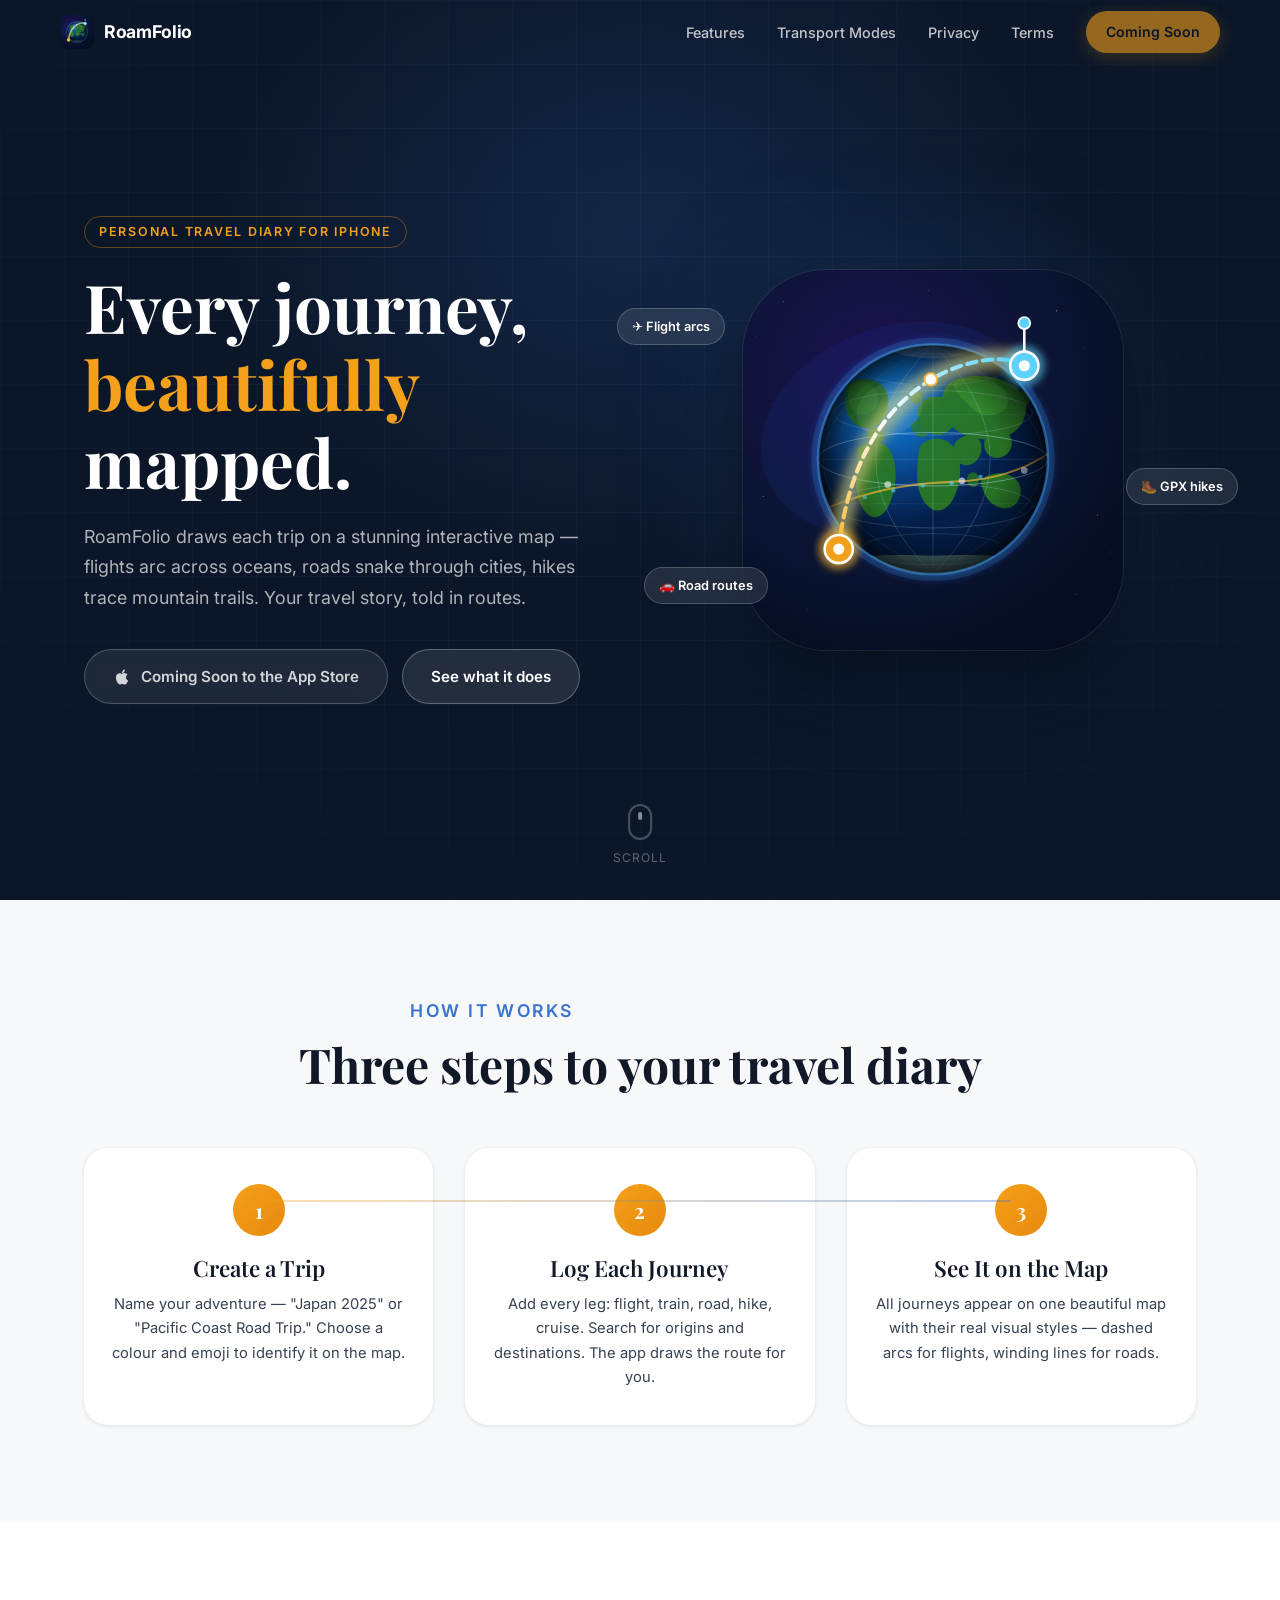
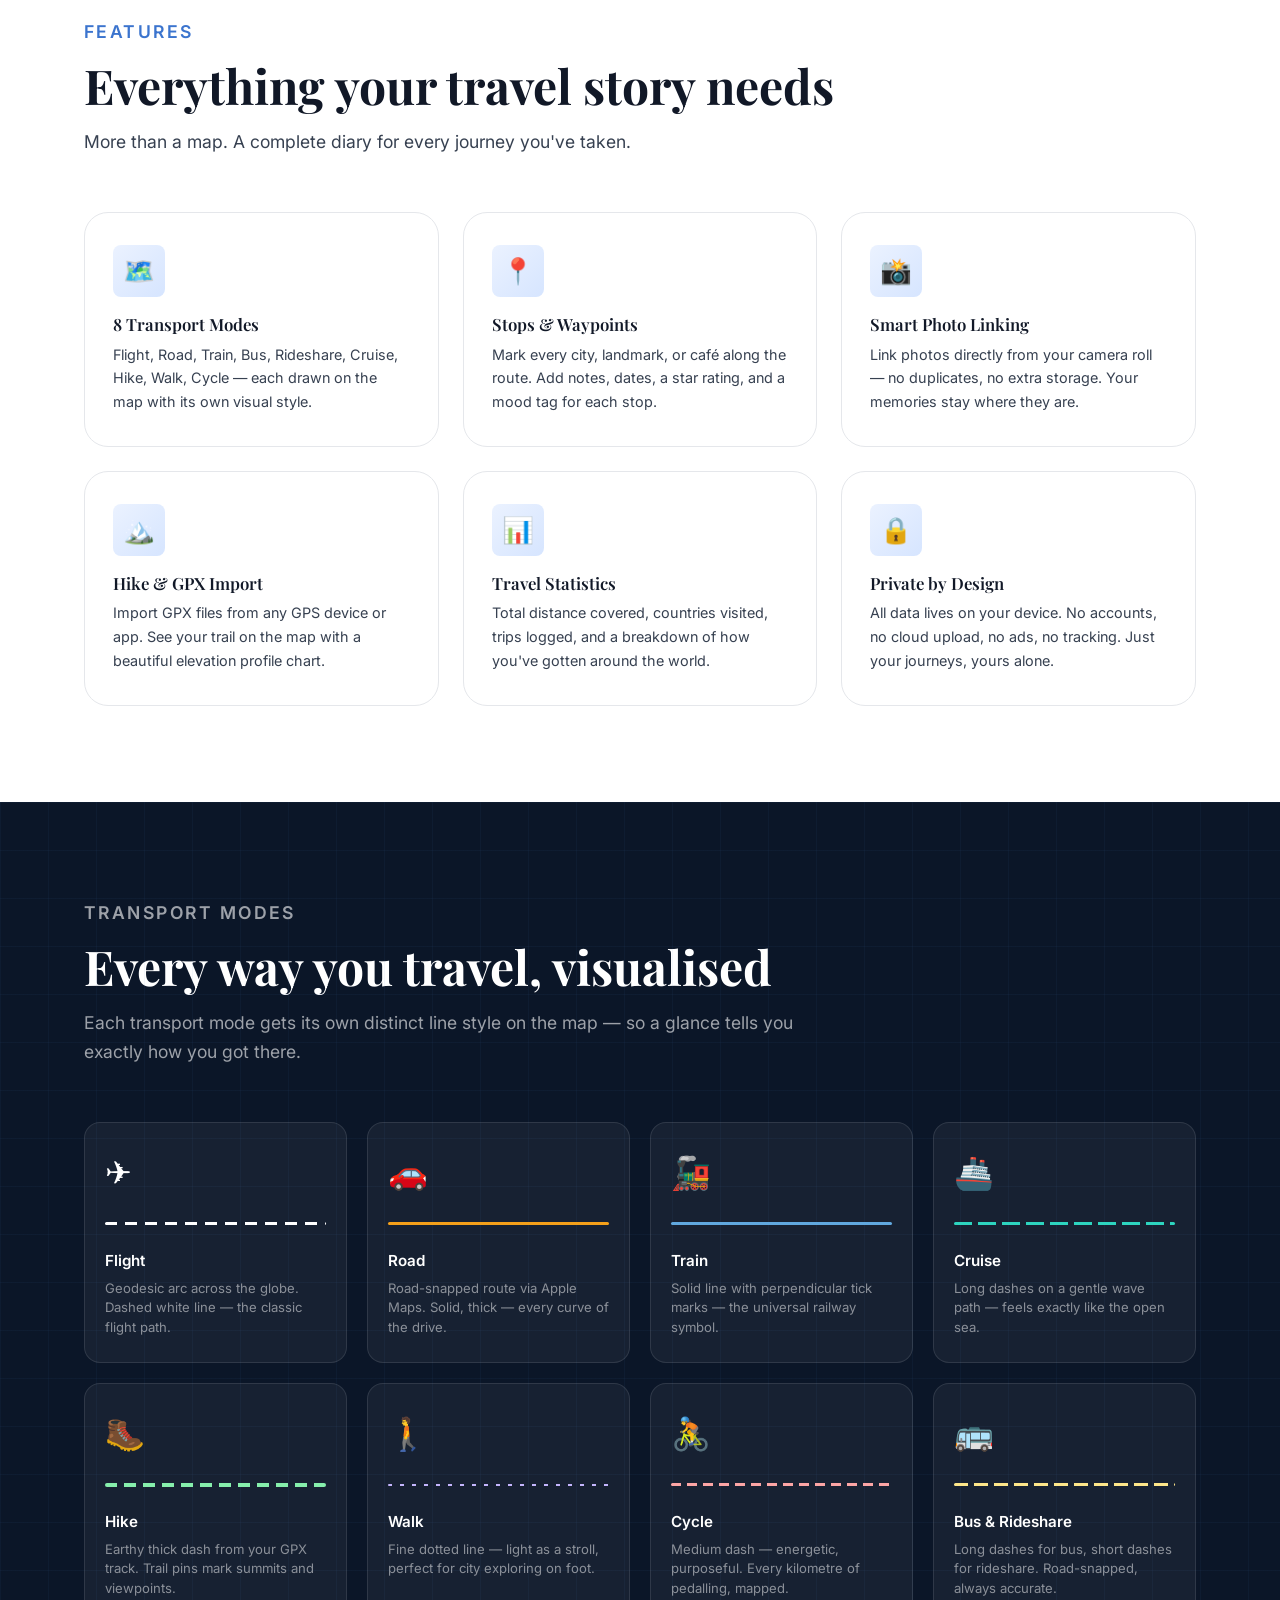
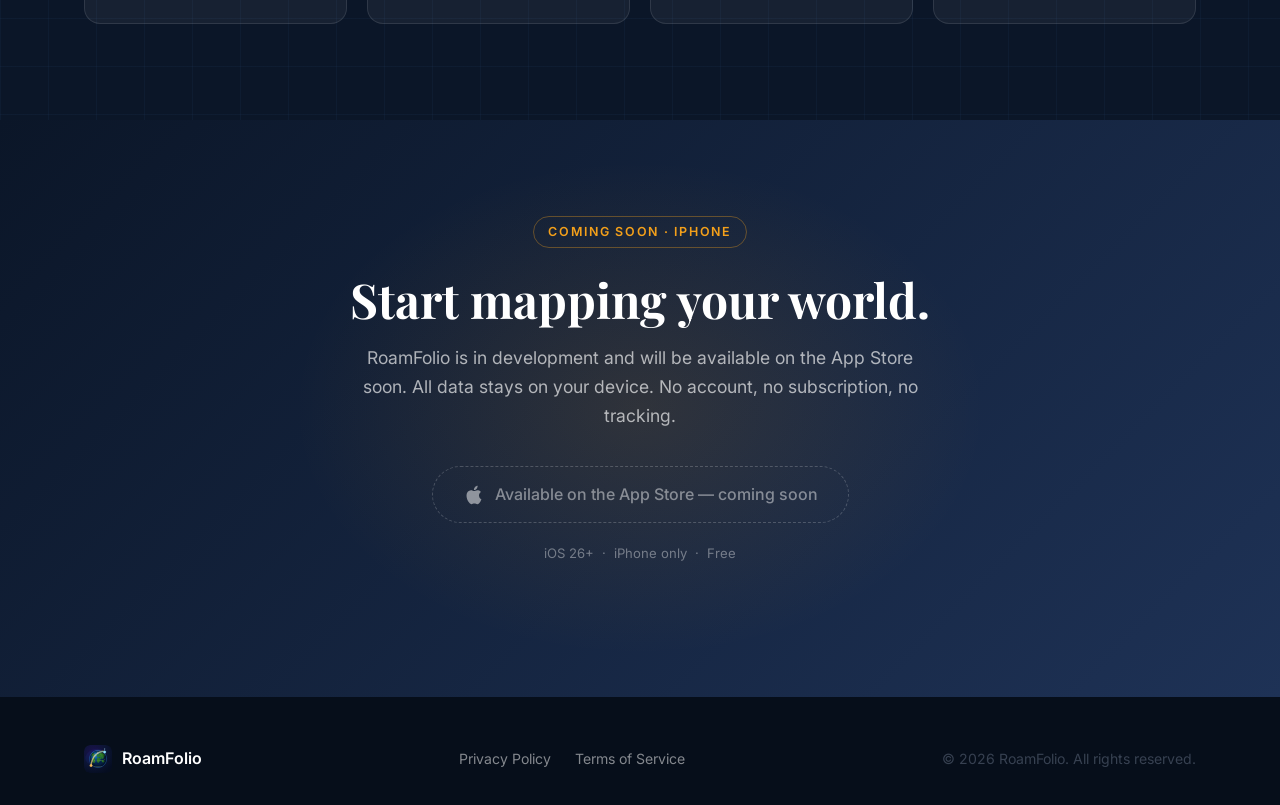
==== index.html @ da84d414 "Initial website" ====
<!DOCTYPE html>
<html lang="en">
<head>
  <meta charset="UTF-8"/>
  <meta name="viewport" content="width=device-width, initial-scale=1.0"/>
  <title>RoamFolio — Travel Diary &amp; Map</title>
  <meta name="description" content="RoamFolio draws every trip you've ever taken — flights, road trips, hikes, cruises — on a stunning interactive map. Your travel story, told in routes."/>
  <meta name="theme-color" content="#0B1628"/>

  <!-- Open Graph -->
  <meta property="og:title"       content="RoamFolio — Travel Diary &amp; Map"/>
  <meta property="og:description" content="Every journey, beautifully mapped. Your personal travel diary for iPhone."/>
  <meta property="og:image"       content="assets/logo-icon.svg"/>
  <meta property="og:type"        content="website"/>
  <meta property="og:url"         content="https://roamfolio.life"/>

  <!-- Fonts -->
  <link rel="preconnect" href="https://fonts.googleapis.com"/>
  <link rel="preconnect" href="https://fonts.gstatic.com" crossorigin/>
  <link href="https://fonts.googleapis.com/css2?family=Inter:wght@400;500;600;700&family=Playfair+Display:wght@700;800&display=swap" rel="stylesheet"/>

  <link rel="icon" type="image/svg+xml" href="assets/logo-icon.svg"/>
  <link rel="stylesheet" href="css/styles.css"/>
</head>
<body>

<!-- ════════════════════════════════════════
     NAV
════════════════════════════════════════ -->
<nav class="site-nav" role="navigation" aria-label="Main">
  <div class="nav-inner">
    <a href="index.html" class="nav-logo" aria-label="RoamFolio home">
      <img src="assets/logo-icon.svg" alt="RoamFolio icon" width="34" height="34"/>
      RoamFolio
    </a>

    <ul class="nav-links" id="navLinks">
      <li><a href="#features">Features</a></li>
      <li><a href="#modes">Transport Modes</a></li>
      <li><a href="privacy.html">Privacy</a></li>
      <li><a href="terms.html">Terms</a></li>
      <li>
        <span class="btn btn-primary nav-cta" style="opacity:0.6;cursor:default">Coming Soon</span>
      </li>
    </ul>

    <button class="nav-toggle" id="navToggle" aria-label="Open menu" aria-expanded="false" aria-controls="navLinks">
      <span></span><span></span><span></span>
    </button>
  </div>
</nav>

<!-- ════════════════════════════════════════
     HERO
════════════════════════════════════════ -->
<section class="hero" id="home">
  <div class="container">
    <div class="hero-inner">

      <div class="hero-copy">
        <span class="hero-eyebrow">Personal Travel Diary for iPhone</span>
        <h1>Every journey,<br/><em>beautifully</em> mapped.</h1>
        <p class="hero-lead">
          RoamFolio draws each trip on a stunning interactive map — flights arc across oceans,
          roads snake through cities, hikes trace mountain trails. Your travel story, told in routes.
        </p>
        <div class="hero-actions">
          <div class="coming-soon-badge">
            <svg width="18" height="18" viewBox="0 0 24 24" fill="currentColor" aria-hidden="true">
              <path d="M18.71 19.5c-.83 1.24-1.71 2.45-3.05 2.47-1.34.03-1.77-.79-3.29-.79-1.53 0-2 .77-3.27.82-1.31.05-2.3-1.32-3.14-2.53C4.25 17 2.94 12.45 4.7 9.39c.87-1.52 2.43-2.48 4.12-2.51 1.28-.02 2.5.87 3.29.87.78 0 2.26-1.07 3.8-.91.65.03 2.47.26 3.64 1.98-.09.06-2.17 1.28-2.15 3.81.03 3.02 2.65 4.03 2.68 4.04-.03.07-.42 1.44-1.38 2.83M13 3.5c.73-.83 1.94-1.46 2.94-1.5.13 1.17-.34 2.35-1.04 3.19-.69.85-1.83 1.51-2.95 1.42-.15-1.15.41-2.35 1.05-3.11z"/>
            </svg>
            Coming Soon to the App Store
          </div>
          <a href="#features" class="btn btn-ghost">See what it does</a>
        </div>
      </div>

      <div class="hero-visual">
        <div class="hero-logo-wrap">
          <img src="assets/logo-icon.svg" alt="RoamFolio — globe with flight arc" width="380" height="380"/>
        </div>
        <!-- Floating tags around the logo -->
        <div class="hero-tag hero-tag--1">✈️ Flight arcs</div>
        <div class="hero-tag hero-tag--2">🥾 GPX hikes</div>
        <div class="hero-tag hero-tag--3">🚗 Road routes</div>
      </div>

    </div>
  </div>

  <!-- Scroll hint -->
  <div class="scroll-hint" aria-hidden="true">
    <div class="scroll-hint-arrow"></div>
    <span>Scroll</span>
  </div>
</section>

<!-- ════════════════════════════════════════
     HOW IT WORKS
════════════════════════════════════════ -->
<section class="section how-section" id="how">
  <div class="container">
    <div class="section-header" style="text-align:center">
      <p class="section-eyebrow">How it works</p>
      <h2>Three steps to your travel diary</h2>
    </div>

    <div class="steps" data-stagger>
      <div class="step">
        <div class="step-num">1</div>
        <h3>Create a Trip</h3>
        <p>Name your adventure — "Japan 2025" or "Pacific Coast Road Trip." Choose a colour and emoji to identify it on the map.</p>
      </div>
      <div class="step">
        <div class="step-num">2</div>
        <h3>Log Each Journey</h3>
        <p>Add every leg: flight, train, road, hike, cruise. Search for origins and destinations. The app draws the route for you.</p>
      </div>
      <div class="step">
        <div class="step-num">3</div>
        <h3>See It on the Map</h3>
        <p>All journeys appear on one beautiful map with their real visual styles — dashed arcs for flights, winding lines for roads.</p>
      </div>
    </div>
  </div>
</section>

<!-- ════════════════════════════════════════
     FEATURES
════════════════════════════════════════ -->
<section class="section features-section" id="features">
  <div class="container">
    <div class="section-header">
      <p class="section-eyebrow">Features</p>
      <h2>Everything your travel story needs</h2>
      <p>More than a map. A complete diary for every journey you've taken.</p>
    </div>

    <div class="features-grid" data-stagger>

      <div class="feature-card">
        <div class="feature-icon">🗺️</div>
        <h3>8 Transport Modes</h3>
        <p>Flight, Road, Train, Bus, Rideshare, Cruise, Hike, Walk, Cycle — each drawn on the map with its own visual style.</p>
      </div>

      <div class="feature-card">
        <div class="feature-icon">📍</div>
        <h3>Stops &amp; Waypoints</h3>
        <p>Mark every city, landmark, or café along the route. Add notes, dates, a star rating, and a mood tag for each stop.</p>
      </div>

      <div class="feature-card">
        <div class="feature-icon">📸</div>
        <h3>Smart Photo Linking</h3>
        <p>Link photos directly from your camera roll — no duplicates, no extra storage. Your memories stay where they are.</p>
      </div>

      <div class="feature-card">
        <div class="feature-icon">🏔️</div>
        <h3>Hike &amp; GPX Import</h3>
        <p>Import GPX files from any GPS device or app. See your trail on the map with a beautiful elevation profile chart.</p>
      </div>

      <div class="feature-card">
        <div class="feature-icon">📊</div>
        <h3>Travel Statistics</h3>
        <p>Total distance covered, countries visited, trips logged, and a breakdown of how you've gotten around the world.</p>
      </div>

      <div class="feature-card">
        <div class="feature-icon">🔒</div>
        <h3>Private by Design</h3>
        <p>All data lives on your device. No accounts, no cloud upload, no ads, no tracking. Just your journeys, yours alone.</p>
      </div>

    </div>
  </div>
</section>

<!-- ════════════════════════════════════════
     TRANSPORT MODES
════════════════════════════════════════ -->
<section class="section modes-section" id="modes">
  <div class="container">
    <div class="section-header">
      <p class="section-eyebrow">Transport Modes</p>
      <h2 style="color:white">Every way you travel, visualised</h2>
      <p>Each transport mode gets its own distinct line style on the map — so a glance tells you exactly how you got there.</p>
    </div>

    <div class="modes-grid">

      <div class="mode-card fade-up">
        <div class="mode-emoji">✈️</div>
        <div class="mode-line"><div class="route-line route-flight"></div></div>
        <div class="mode-name">Flight</div>
        <div class="mode-desc">Geodesic arc across the globe. Dashed white line — the classic flight path.</div>
      </div>

      <div class="mode-card fade-up">
        <div class="mode-emoji">🚗</div>
        <div class="mode-line"><div class="route-line route-road"></div></div>
        <div class="mode-name">Road</div>
        <div class="mode-desc">Road-snapped route via Apple Maps. Solid, thick — every curve of the drive.</div>
      </div>

      <div class="mode-card fade-up">
        <div class="mode-emoji">🚂</div>
        <div class="mode-line"><div class="route-line route-train"></div></div>
        <div class="mode-name">Train</div>
        <div class="mode-desc">Solid line with perpendicular tick marks — the universal railway symbol.</div>
      </div>

      <div class="mode-card fade-up">
        <div class="mode-emoji">🚢</div>
        <div class="mode-line"><div class="route-line route-cruise"></div></div>
        <div class="mode-name">Cruise</div>
        <div class="mode-desc">Long dashes on a gentle wave path — feels exactly like the open sea.</div>
      </div>

      <div class="mode-card fade-up">
        <div class="mode-emoji">🥾</div>
        <div class="mode-line"><div class="route-line route-hike"></div></div>
        <div class="mode-name">Hike</div>
        <div class="mode-desc">Earthy thick dash from your GPX track. Trail pins mark summits and viewpoints.</div>
      </div>

      <div class="mode-card fade-up">
        <div class="mode-emoji">🚶</div>
        <div class="mode-line"><div class="route-line route-walk"></div></div>
        <div class="mode-name">Walk</div>
        <div class="mode-desc">Fine dotted line — light as a stroll, perfect for city exploring on foot.</div>
      </div>

      <div class="mode-card fade-up">
        <div class="mode-emoji">🚴</div>
        <div class="mode-line"><div class="route-line route-cycle"></div></div>
        <div class="mode-name">Cycle</div>
        <div class="mode-desc">Medium dash — energetic, purposeful. Every kilometre of pedalling, mapped.</div>
      </div>

      <div class="mode-card fade-up">
        <div class="mode-emoji">🚌</div>
        <div class="mode-line"><div class="route-line route-bus"></div></div>
        <div class="mode-name">Bus &amp; Rideshare</div>
        <div class="mode-desc">Long dashes for bus, short dashes for rideshare. Road-snapped, always accurate.</div>
      </div>

    </div>
  </div>
</section>

<!-- ════════════════════════════════════════
     CTA
════════════════════════════════════════ -->
<section class="section cta-section">
  <div class="container" style="position:relative;z-index:1;text-align:center">
    <span class="hero-eyebrow" style="margin-bottom:24px;display:inline-block">Coming Soon · iPhone</span>
    <h2>Start mapping your world.</h2>
    <p style="max-width:52ch;margin:0 auto 36px">
      RoamFolio is in development and will be available on the App Store soon.
      All data stays on your device. No account, no subscription, no tracking.
    </p>
    <div class="cta-coming-soon">
      <svg width="22" height="22" viewBox="0 0 24 24" fill="rgba(255,255,255,0.5)" aria-hidden="true">
        <path d="M18.71 19.5c-.83 1.24-1.71 2.45-3.05 2.47-1.34.03-1.77-.79-3.29-.79-1.53 0-2 .77-3.27.82-1.31.05-2.3-1.32-3.14-2.53C4.25 17 2.94 12.45 4.7 9.39c.87-1.52 2.43-2.48 4.12-2.51 1.28-.02 2.5.87 3.29.87.78 0 2.26-1.07 3.8-.91.65.03 2.47.26 3.64 1.98-.09.06-2.17 1.28-2.15 3.81.03 3.02 2.65 4.03 2.68 4.04-.03.07-.42 1.44-1.38 2.83M13 3.5c.73-.83 1.94-1.46 2.94-1.5.13 1.17-.34 2.35-1.04 3.19-.69.85-1.83 1.51-2.95 1.42-.15-1.15.41-2.35 1.05-3.11z"/>
      </svg>
      Available on the App Store — coming soon
    </div>
    <p style="margin-top:20px;font-size:0.82rem;color:rgba(255,255,255,0.38)">
      iOS 26+ &nbsp;·&nbsp; iPhone only &nbsp;·&nbsp; Free
    </p>
  </div>
</section>

<!-- ════════════════════════════════════════
     FOOTER
════════════════════════════════════════ -->
<footer class="site-footer">
  <div class="container">
    <div class="footer-inner">
      <a href="/" class="footer-logo">
        <img src="assets/logo-icon.svg" alt="" width="28" height="28"/>
        RoamFolio
      </a>

      <ul class="footer-links">
        <li><a href="privacy.html">Privacy Policy</a></li>
        <li><a href="terms.html">Terms of Service</a></li>
      </ul>

      <p class="footer-copy">© 2026 RoamFolio. All rights reserved.</p>
    </div>
  </div>
</footer>

<script src="js/main.js" defer></script>
</body>
</html>
---- css/styles.css ----
/* ─────────────────────────────────────────
   RoamFolio — Website Styles
   ───────────────────────────────────────── */

/* Google Fonts imported in HTML */

/* ── Variables ── */
:root {
  --navy-dark:  #0B1628;
  --navy:       #142038;
  --navy-light: #1E3256;
  --blue:       #2E5BA8;
  --blue-mid:   #3B74CE;
  --sky:        #60A8DF;
  --gold:       #F4A01A;
  --gold-light: #FBBF24;
  --white:      #FFFFFF;
  --off-white:  #F7F8FA;
  --gray-100:   #F3F4F6;
  --gray-200:   #E5E7EB;
  --gray-400:   #9CA3AF;
  --gray-600:   #6B7280;
  --text:       #111827;
  --text-mid:   #374151;

  --radius-sm: 8px;
  --radius-md: 16px;
  --radius-lg: 24px;
  --radius-xl: 40px;

  --shadow-sm: 0 1px 4px rgba(0,0,0,0.10);
  --shadow-md: 0 4px 20px rgba(0,0,0,0.10);
  --shadow-lg: 0 12px 40px rgba(0,0,0,0.14);

  --transition: 0.22s ease;
  --max-w: 1160px;
}

/* ── Reset ── */
*, *::before, *::after { box-sizing: border-box; margin: 0; padding: 0; }
html { scroll-behavior: smooth; -webkit-text-size-adjust: 100%; }
img, svg { display: block; max-width: 100%; }
a { color: inherit; text-decoration: none; }
button { cursor: pointer; border: none; background: none; font: inherit; }

/* ── Base ── */
body {
  font-family: 'Inter', system-ui, -apple-system, sans-serif;
  font-size: 1rem;
  line-height: 1.65;
  color: var(--text);
  background: white;
  overflow-x: hidden;
}

.container {
  max-width: var(--max-w);
  margin: 0 auto;
  padding: 0 24px;
}

/* ── Typography ── */
h1, h2, h3, h4 {
  font-family: 'Playfair Display', Georgia, serif;
  line-height: 1.15;
  color: inherit;
}
h1 { font-size: clamp(2.4rem, 5.5vw, 4.2rem); font-weight: 700; }
h2 { font-size: clamp(1.9rem, 4vw, 3rem);     font-weight: 700; }
h3 { font-size: clamp(1.15rem, 2vw, 1.4rem);  font-weight: 600; }
p  { color: var(--text-mid); max-width: 68ch; }

/* ── Buttons ── */
.btn {
  display: inline-flex;
  align-items: center;
  gap: 8px;
  padding: 14px 28px;
  border-radius: var(--radius-xl);
  font-weight: 600;
  font-size: 0.95rem;
  transition: var(--transition);
  white-space: nowrap;
}
.btn-primary {
  background: var(--gold);
  color: var(--navy-dark);
  box-shadow: 0 4px 18px rgba(244,160,26,0.35);
}
.btn-primary:hover { background: var(--gold-light); transform: translateY(-2px); box-shadow: 0 8px 28px rgba(244,160,26,0.45); }
.btn-ghost {
  background: rgba(255,255,255,0.10);
  color: white;
  border: 1.5px solid rgba(255,255,255,0.28);
  backdrop-filter: blur(8px);
}
.btn-ghost:hover { background: rgba(255,255,255,0.18); transform: translateY(-2px); }
.btn-outline {
  background: transparent;
  color: var(--navy);
  border: 2px solid var(--navy);
}
.btn-outline:hover { background: var(--navy); color: white; }

/* ── Nav ── */
.site-nav {
  position: fixed;
  top: 0; left: 0; right: 0;
  z-index: 100;
  padding: 0 24px;
  height: 64px;
  display: flex;
  align-items: center;
  transition: background var(--transition), backdrop-filter var(--transition);
}
.site-nav.scrolled {
  background: rgba(11,22,40,0.90);
  backdrop-filter: blur(16px);
  -webkit-backdrop-filter: blur(16px);
  border-bottom: 1px solid rgba(255,255,255,0.08);
}
.nav-inner {
  max-width: var(--max-w);
  width: 100%;
  margin: 0 auto;
  display: flex;
  align-items: center;
  justify-content: space-between;
}
.nav-logo {
  display: flex;
  align-items: center;
  gap: 10px;
  color: white;
  font-weight: 700;
  font-size: 1.1rem;
  letter-spacing: -0.02em;
}
.nav-logo img { width: 34px; height: 34px; border-radius: 8px; }
.nav-links {
  display: flex;
  align-items: center;
  gap: 32px;
  list-style: none;
}
.nav-links a {
  color: rgba(255,255,255,0.75);
  font-size: 0.9rem;
  font-weight: 500;
  transition: color var(--transition);
}
.nav-links a:hover { color: white; }
.nav-cta { font-size: 0.88rem !important; padding: 9px 20px !important; }

/* mobile menu toggle */
.nav-toggle {
  display: none;
  flex-direction: column;
  gap: 5px;
  padding: 4px;
}
.nav-toggle span {
  display: block; width: 22px; height: 2px;
  background: white; border-radius: 2px;
  transition: var(--transition);
}

/* ── Hero ── */
.hero {
  min-height: 100svh;
  background: var(--navy-dark);
  display: flex;
  flex-direction: column;
  justify-content: center;
  padding: 100px 0 80px;
  position: relative;
  overflow: hidden;
}
/* Subtle animated grid background */
.hero::before {
  content: '';
  position: absolute;
  inset: 0;
  background-image:
    linear-gradient(rgba(74,120,190,0.07) 1px, transparent 1px),
    linear-gradient(90deg, rgba(74,120,190,0.07) 1px, transparent 1px);
  background-size: 64px 64px;
  mask-image: radial-gradient(ellipse 80% 80% at 50% 40%, black 40%, transparent 100%);
  -webkit-mask-image: radial-gradient(ellipse 80% 80% at 50% 40%, black 40%, transparent 100%);
}
/* Radial glow from center-top */
.hero::after {
  content: '';
  position: absolute;
  top: -120px; left: 50%;
  transform: translateX(-50%);
  width: 900px; height: 700px;
  background: radial-gradient(ellipse at center, rgba(59,116,206,0.18) 0%, transparent 70%);
  pointer-events: none;
}
.hero .container { position: relative; z-index: 1; }
.hero-inner {
  display: grid;
  grid-template-columns: 1fr 1fr;
  gap: 60px;
  align-items: center;
}
.hero-eyebrow {
  display: inline-block;
  font-size: 0.78rem;
  font-weight: 600;
  letter-spacing: 0.14em;
  text-transform: uppercase;
  color: var(--gold);
  border: 1px solid rgba(244,160,26,0.35);
  border-radius: 100px;
  padding: 5px 14px;
  margin-bottom: 20px;
}
.hero h1 {
  color: white;
  margin-bottom: 22px;
}
.hero h1 em {
  font-style: normal;
  color: var(--gold);
}
.hero-lead {
  color: rgba(255,255,255,0.68);
  font-size: 1.12rem;
  line-height: 1.7;
  margin-bottom: 36px;
  max-width: 52ch;
}
.hero-actions {
  display: flex;
  gap: 14px;
  flex-wrap: wrap;
}
.hero-visual {
  display: flex;
  justify-content: center;
  align-items: center;
  position: relative;
}
.hero-logo-wrap {
  width: clamp(240px, 40vw, 380px);
  aspect-ratio: 1;
  border-radius: 22%;
  overflow: hidden;
  box-shadow:
    0 0 0 1px rgba(255,255,255,0.08),
    0 24px 80px rgba(0,0,0,0.6),
    0 0 120px rgba(59,116,206,0.25);
  animation: float 5s ease-in-out infinite;
}
@keyframes float {
  0%, 100% { transform: translateY(0); }
  50%       { transform: translateY(-12px); }
}
.hero-logo-wrap img { width: 100%; height: 100%; }

/* ── Hero floating tags ── */
.hero-tag {
  position: absolute;
  background: rgba(255,255,255,0.10);
  backdrop-filter: blur(12px);
  -webkit-backdrop-filter: blur(12px);
  border: 1px solid rgba(255,255,255,0.20);
  color: white;
  font-size: 0.80rem;
  font-weight: 600;
  padding: 7px 14px;
  border-radius: 100px;
  white-space: nowrap;
  animation: float 5s ease-in-out infinite;
}
.hero-tag--1 { top: 10%;  left: -10%; animation-delay: 0s;    }
.hero-tag--2 { top: 52%;  right: -8%; animation-delay: 1.5s;  }
.hero-tag--3 { bottom: 12%; left: -5%; animation-delay: 0.8s; }

/* ── Coming soon badge (hero) ── */
.coming-soon-badge {
  display: inline-flex;
  align-items: center;
  gap: 10px;
  background: rgba(255,255,255,0.08);
  border: 1.5px solid rgba(255,255,255,0.22);
  color: rgba(255,255,255,0.80);
  font-size: 0.95rem;
  font-weight: 600;
  padding: 14px 28px;
  border-radius: var(--radius-xl);
  backdrop-filter: blur(8px);
  -webkit-backdrop-filter: blur(8px);
}

/* ── Coming soon text (CTA section) ── */
.cta-coming-soon {
  display: inline-flex;
  align-items: center;
  gap: 10px;
  color: rgba(255,255,255,0.45);
  font-size: 1rem;
  font-weight: 500;
  border: 1.5px dashed rgba(255,255,255,0.20);
  border-radius: var(--radius-xl);
  padding: 14px 30px;
}

/* ── Scroll indicator ── */
.scroll-hint {
  position: absolute;
  bottom: 32px;
  left: 50%;
  transform: translateX(-50%);
  display: flex;
  flex-direction: column;
  align-items: center;
  gap: 8px;
  color: rgba(255,255,255,0.35);
  font-size: 0.75rem;
  letter-spacing: 0.08em;
  text-transform: uppercase;
}
.scroll-hint-arrow {
  width: 24px; height: 36px;
  border: 2px solid rgba(255,255,255,0.25);
  border-radius: 12px;
  display: flex;
  justify-content: center;
  padding-top: 6px;
}
.scroll-hint-arrow::before {
  content: '';
  width: 4px; height: 8px;
  background: rgba(255,255,255,0.5);
  border-radius: 2px;
  animation: scrollDot 1.6s ease-in-out infinite;
}
@keyframes scrollDot {
  0%   { opacity: 1; transform: translateY(0); }
  100% { opacity: 0; transform: translateY(10px); }
}

/* ── Section shared ── */
.section {
  padding: 96px 0;
}
.section-eyebrow {
  font-size: 0.78rem;
  font-weight: 600;
  letter-spacing: 0.14em;
  text-transform: uppercase;
  color: var(--blue-mid);
  margin-bottom: 12px;
}
.section-header {
  margin-bottom: 56px;
}
.section-header h2 { margin-bottom: 14px; }
.section-header p  { font-size: 1.1rem; }

/* ── How it works ── */
.how-section { background: var(--off-white); }
.steps {
  display: grid;
  grid-template-columns: repeat(3, 1fr);
  gap: 32px;
  position: relative;
}
.steps::before {
  content: '';
  position: absolute;
  top: 52px; left: 16.66%; right: 16.66%;
  height: 2px;
  background: linear-gradient(90deg, var(--gold) 0%, var(--blue-mid) 100%);
  opacity: 0.35;
}
.step {
  background: white;
  border-radius: var(--radius-lg);
  padding: 36px 28px;
  box-shadow: var(--shadow-sm);
  text-align: center;
  transition: box-shadow var(--transition), transform var(--transition);
}
.step:hover { box-shadow: var(--shadow-md); transform: translateY(-4px); }
.step-num {
  width: 52px; height: 52px;
  border-radius: 50%;
  background: linear-gradient(135deg, var(--gold), #E8890E);
  color: white;
  font-size: 1.3rem;
  font-weight: 700;
  display: flex;
  align-items: center;
  justify-content: center;
  margin: 0 auto 20px;
  font-family: 'Playfair Display', serif;
}
.step h3 { margin-bottom: 10px; }
.step p  { font-size: 0.92rem; max-width: none; }

/* ── Features grid ── */
.features-section { background: white; }
.features-grid {
  display: grid;
  grid-template-columns: repeat(3, 1fr);
  gap: 24px;
}
.feature-card {
  padding: 32px 28px;
  border: 1.5px solid var(--gray-200);
  border-radius: var(--radius-lg);
  transition: border-color var(--transition), box-shadow var(--transition), transform var(--transition);
}
.feature-card:hover {
  border-color: rgba(59,116,206,0.35);
  box-shadow: var(--shadow-md);
  transform: translateY(-3px);
}
.feature-icon {
  width: 52px; height: 52px;
  border-radius: var(--radius-sm);
  background: linear-gradient(135deg, #EBF2FF, #D6E5FF);
  display: flex;
  align-items: center;
  justify-content: center;
  font-size: 1.6rem;
  margin-bottom: 18px;
}
.feature-card h3 { margin-bottom: 8px; font-size: 1.05rem; }
.feature-card p  { font-size: 0.9rem; max-width: none; }

/* ── Modes section ── */
.modes-section {
  background: var(--navy-dark);
  color: white;
  padding: 96px 0;
  overflow: hidden;
  position: relative;
}
.modes-section::before {
  content: '';
  position: absolute;
  inset: 0;
  background-image:
    linear-gradient(rgba(74,120,190,0.06) 1px, transparent 1px),
    linear-gradient(90deg, rgba(74,120,190,0.06) 1px, transparent 1px);
  background-size: 48px 48px;
}
.modes-section .section-eyebrow { color: var(--sky); }
.modes-section .section-header h2 { color: white; }
.modes-section .section-header p  { color: rgba(255,255,255,0.6); }
.modes-grid {
  display: grid;
  grid-template-columns: repeat(4, 1fr);
  gap: 20px;
  position: relative;
  z-index: 1;
}
.mode-card {
  background: rgba(255,255,255,0.05);
  border: 1px solid rgba(255,255,255,0.1);
  border-radius: var(--radius-md);
  padding: 24px 20px;
  transition: background var(--transition), border-color var(--transition), transform var(--transition);
}
.mode-card:hover {
  background: rgba(255,255,255,0.09);
  border-color: rgba(255,255,255,0.22);
  transform: translateY(-4px);
}
.mode-emoji { font-size: 2rem; margin-bottom: 12px; }
.mode-name  { font-weight: 600; font-size: 0.95rem; margin-bottom: 6px; }
.mode-desc  { font-size: 0.82rem; color: rgba(255,255,255,0.5); line-height: 1.5; }
.mode-line  { margin: 14px 0; height: 20px; display: flex; align-items: center; }

/* Route line swatches */
.route-line {
  height: 3px;
  width: 100%;
  border-radius: 2px;
}
.route-flight  { background: white;    background: repeating-linear-gradient(90deg, white 0, white 12px, transparent 12px, transparent 20px); height: 3px; }
.route-road    { background: #F4A01A; }
.route-train   { background: repeating-linear-gradient(90deg, #60A8DF 0, #60A8DF 100%); position: relative; }
.route-cruise  { background: repeating-linear-gradient(90deg, #2DD4BF 0, #2DD4BF 18px, transparent 18px, transparent 24px); }
.route-hike    { background: repeating-linear-gradient(90deg, #86EFAC 0, #86EFAC 12px, transparent 12px, transparent 19px); height: 4px; }
.route-walk    { background: repeating-linear-gradient(90deg, #C4B5FD 0, #C4B5FD 4px, transparent 4px, transparent 12px); height: 2px; }
.route-cycle   { background: repeating-linear-gradient(90deg, #FCA5A5 0, #FCA5A5 10px, transparent 10px, transparent 16px); }
.route-bus     { background: repeating-linear-gradient(90deg, #FDE68A 0, #FDE68A 14px, transparent 14px, transparent 20px); }

/* ── CTA section ── */
.cta-section {
  background: linear-gradient(135deg, var(--navy-dark) 0%, var(--navy-light) 100%);
  color: white;
  text-align: center;
  padding: 96px 0;
  position: relative;
  overflow: hidden;
}
.cta-section::before {
  content: '';
  position: absolute;
  top: 50%; left: 50%;
  transform: translate(-50%, -50%);
  width: 700px; height: 500px;
  background: radial-gradient(ellipse, rgba(244,160,26,0.12) 0%, transparent 70%);
}
.cta-section h2 { color: white; margin-bottom: 16px; }
.cta-section p  { color: rgba(255,255,255,0.65); font-size: 1.1rem; margin: 0 auto 36px; }
.cta-actions { display: flex; gap: 16px; justify-content: center; flex-wrap: wrap; }

/* ── Footer ── */
.site-footer {
  background: #060E1A;
  color: rgba(255,255,255,0.5);
  padding: 48px 0 32px;
  font-size: 0.88rem;
}
.footer-inner {
  display: flex;
  align-items: center;
  justify-content: space-between;
  gap: 24px;
  flex-wrap: wrap;
}
.footer-logo {
  display: flex;
  align-items: center;
  gap: 10px;
  color: white;
  font-weight: 600;
  font-size: 1rem;
}
.footer-logo img { width: 28px; height: 28px; border-radius: 6px; }
.footer-links {
  display: flex;
  gap: 24px;
  list-style: none;
}
.footer-links a { transition: color var(--transition); }
.footer-links a:hover { color: white; }
.footer-copy { text-align: right; }

/* ── Privacy / Terms pages ── */
.doc-hero {
  background: var(--navy-dark);
  padding: 120px 0 64px;
  text-align: center;
}
.doc-hero h1 { color: white; font-size: clamp(1.8rem, 4vw, 2.8rem); margin-bottom: 12px; }
.doc-hero p  { color: rgba(255,255,255,0.55); margin: 0 auto; }
.doc-body {
  max-width: 780px;
  margin: 0 auto;
  padding: 72px 24px 96px;
}
.doc-body h2 {
  font-size: 1.3rem;
  margin: 40px 0 12px;
  padding-bottom: 8px;
  border-bottom: 1.5px solid var(--gray-200);
}
.doc-body h2:first-child { margin-top: 0; }
.doc-body p  { color: var(--text-mid); margin-bottom: 16px; max-width: none; }
.doc-body ul {
  list-style: disc;
  padding-left: 24px;
  color: var(--text-mid);
  margin-bottom: 16px;
}
.doc-body ul li { margin-bottom: 8px; }
.doc-body strong { color: var(--text); }
.doc-last-updated {
  display: inline-block;
  font-size: 0.82rem;
  color: var(--gray-600);
  background: var(--gray-100);
  border-radius: 6px;
  padding: 4px 12px;
  margin-bottom: 40px;
}

/* ── Fade-in on scroll ── */
.fade-up {
  opacity: 0;
  transform: translateY(28px);
  transition: opacity 0.55s ease, transform 0.55s ease;
}
.fade-up.visible {
  opacity: 1;
  transform: none;
}

/* ── Responsive ── */
@media (max-width: 900px) {
  .hero-inner      { grid-template-columns: 1fr; text-align: center; }
  .hero-lead       { margin-left: auto; margin-right: auto; }
  .hero-actions    { justify-content: center; }
  .hero-visual     { order: -1; }
  .hero-logo-wrap  { width: clamp(180px, 55vw, 300px); }
  .features-grid   { grid-template-columns: repeat(2, 1fr); }
  .modes-grid      { grid-template-columns: repeat(2, 1fr); }
  .steps           { grid-template-columns: 1fr; }
  .steps::before   { display: none; }
}
@media (max-width: 600px) {
  .section         { padding: 64px 0; }
  .features-grid   { grid-template-columns: 1fr; }
  .modes-grid      { grid-template-columns: 1fr; }
  .nav-links       { display: none; }
  .nav-links.open  { display: flex; flex-direction: column; position: fixed; inset: 64px 0 0; background: var(--navy-dark); padding: 32px 24px; gap: 24px; z-index: 99; }
  .nav-toggle      { display: flex; }
  .footer-inner    { flex-direction: column; text-align: center; }
  .footer-copy     { text-align: center; }
}
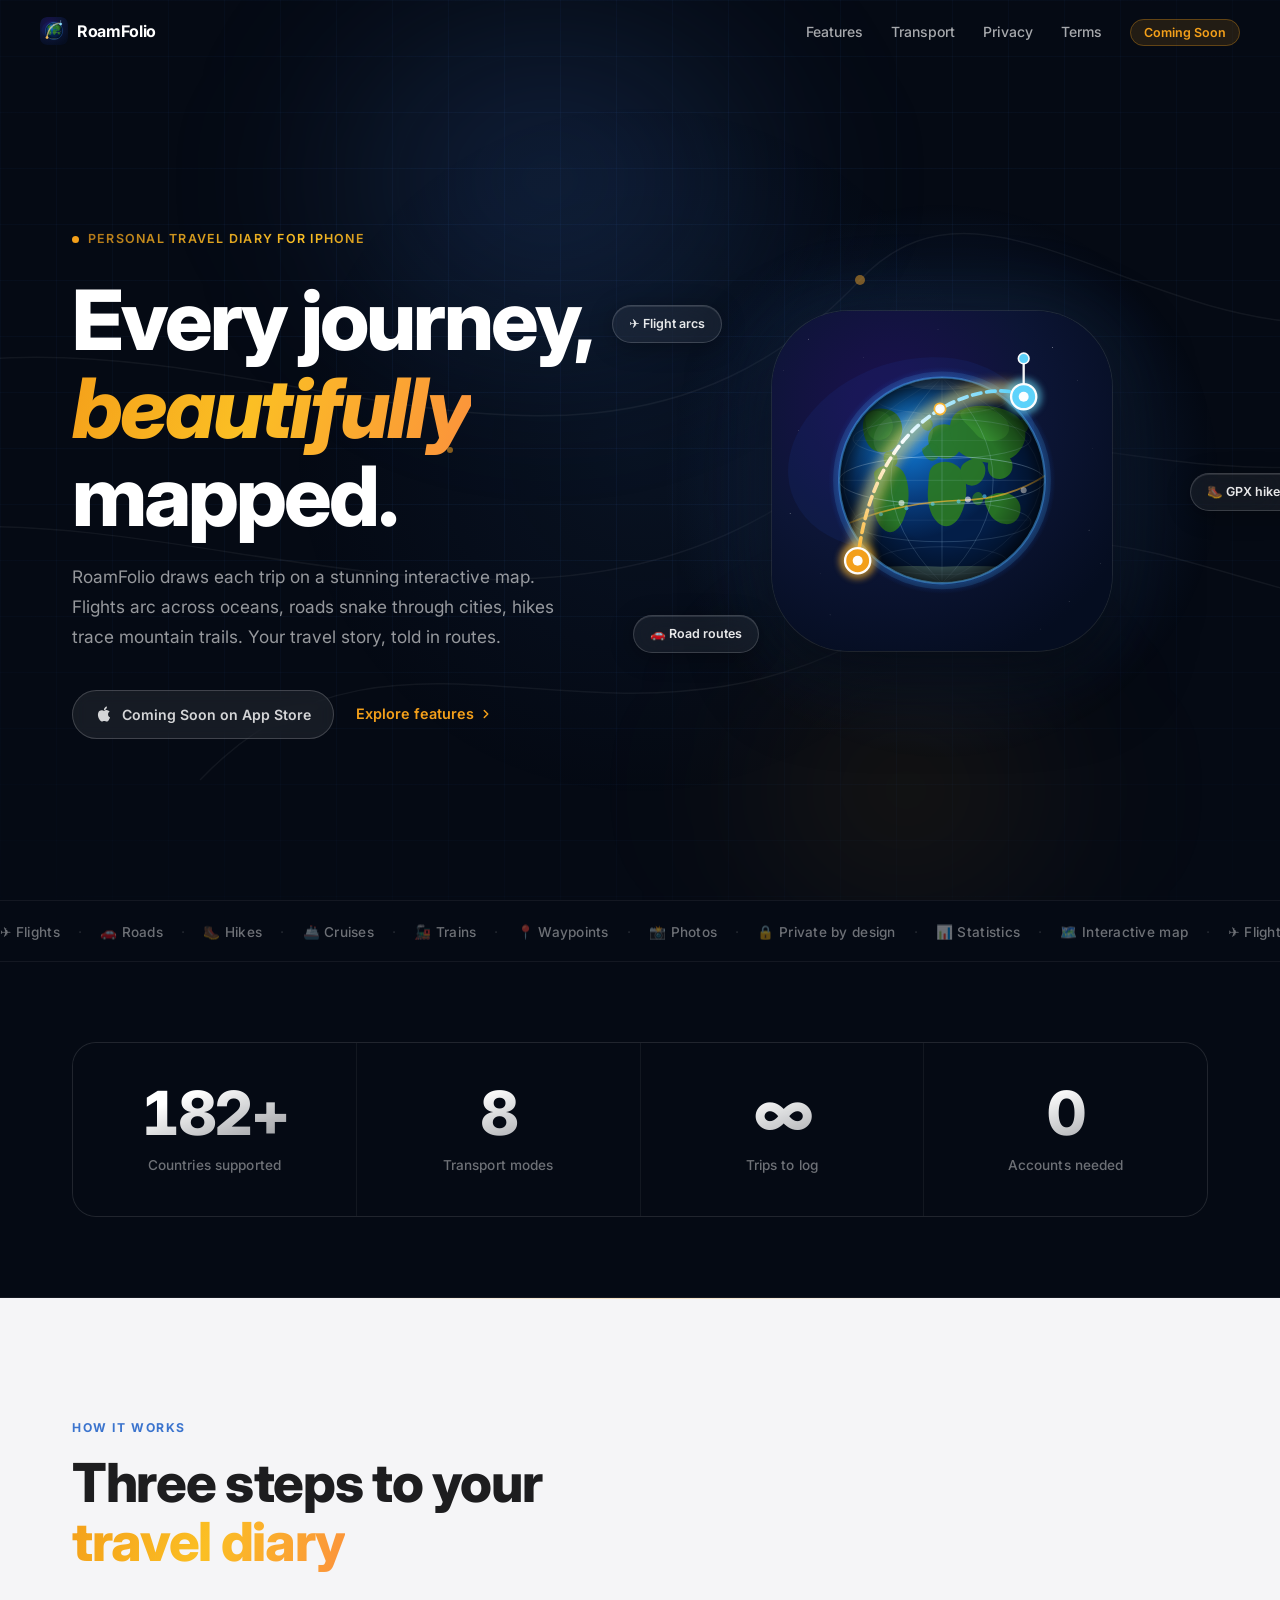
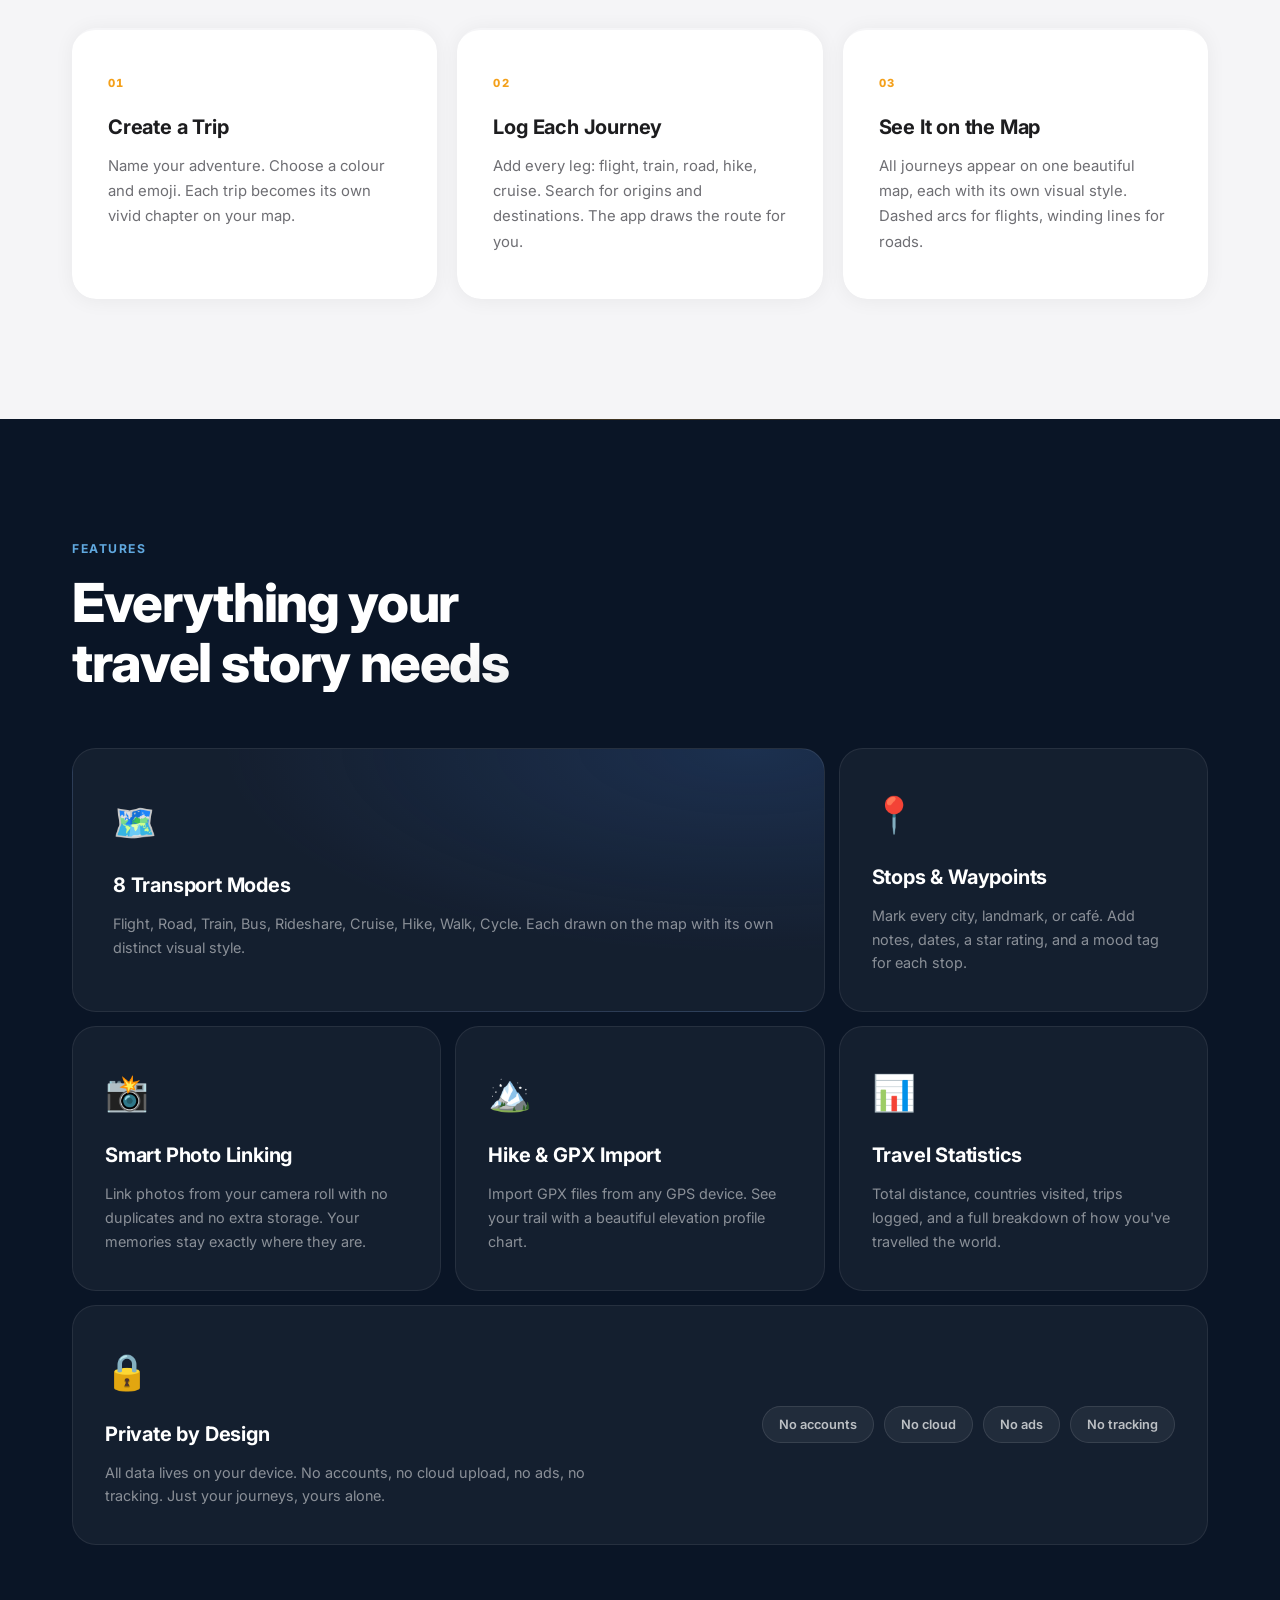
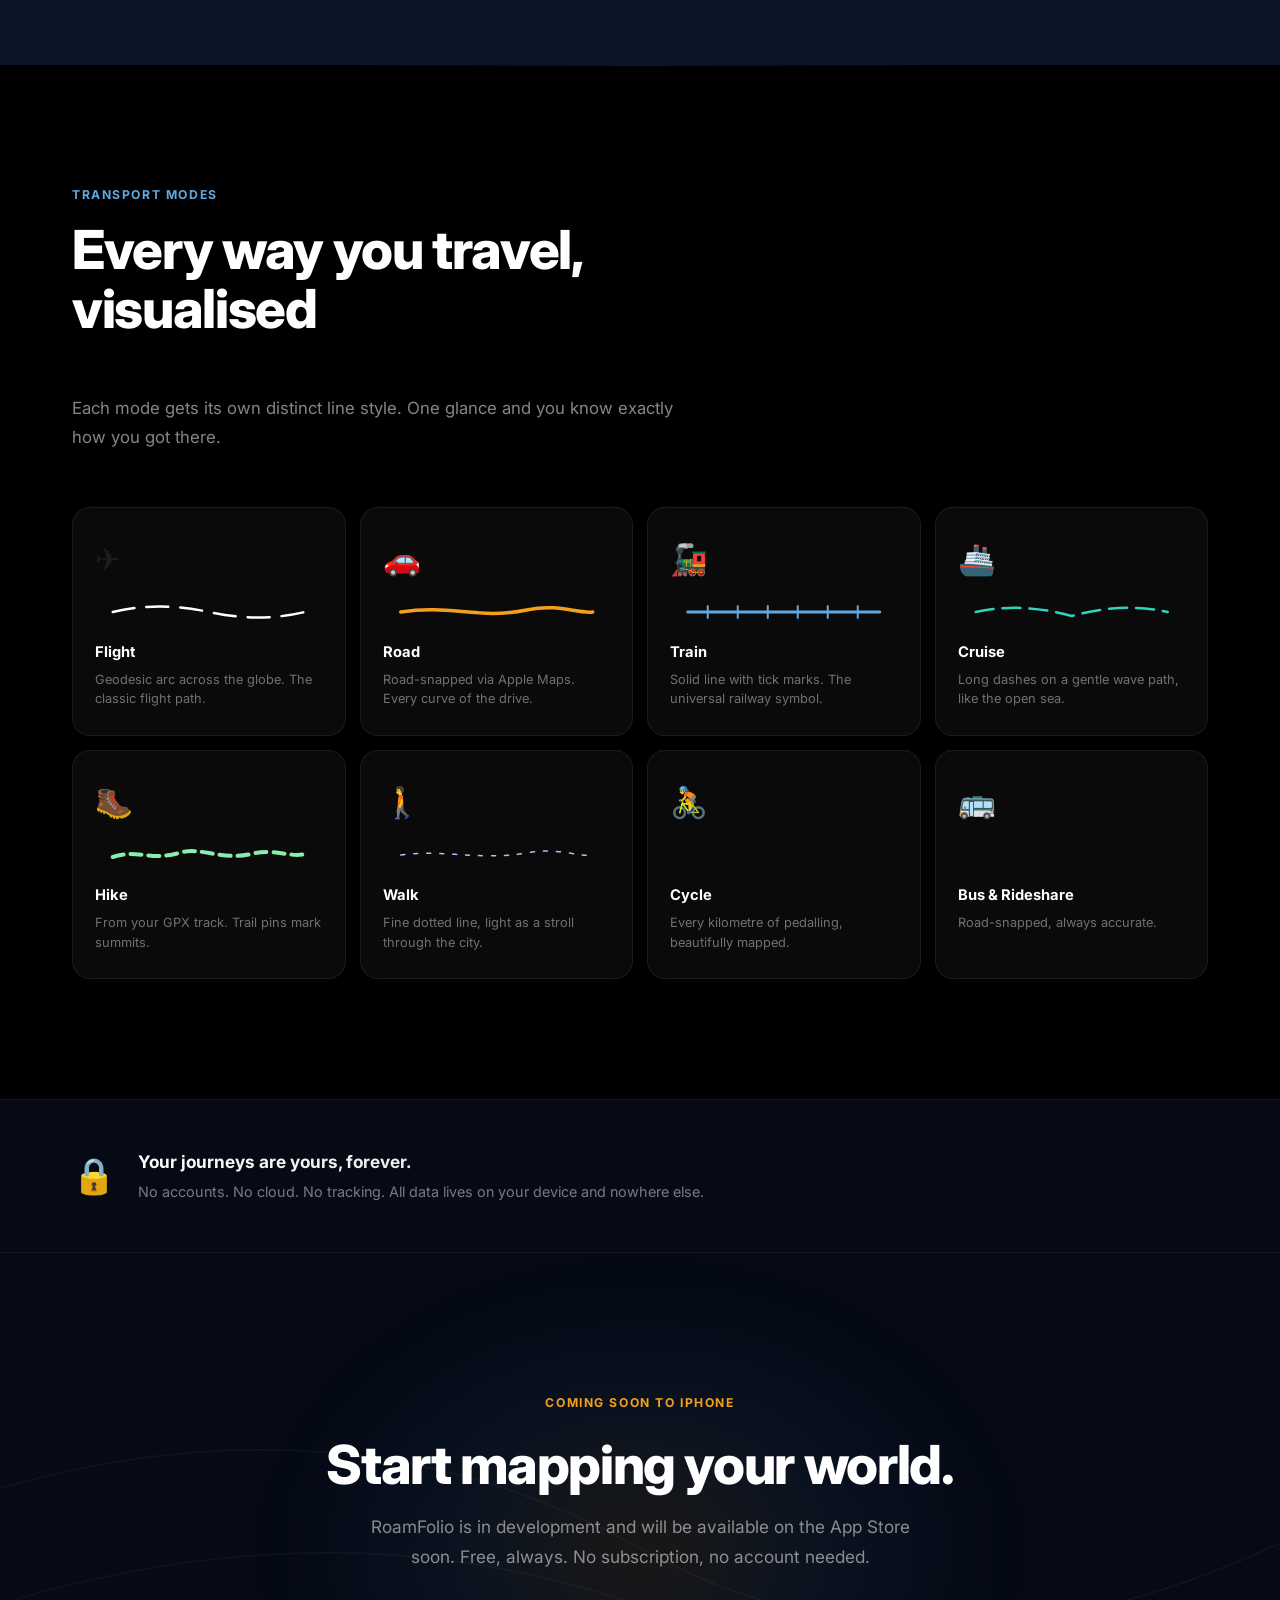
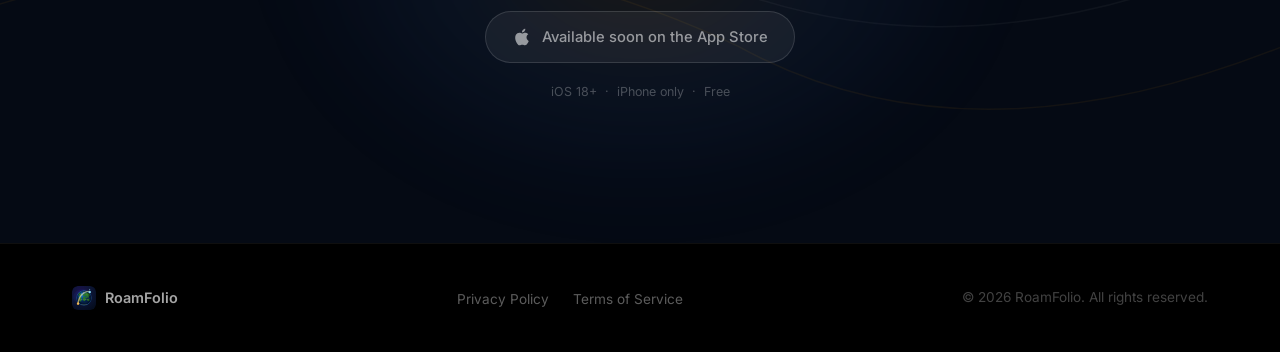
==== commit f7d4aba9: "Redesign: Apple-style scroll animations, remove scroll indicator" ====
--- a/index.html
+++ b/index.html
@@ -3,295 +3,378 @@
 <head>
   <meta charset="UTF-8"/>
   <meta name="viewport" content="width=device-width, initial-scale=1.0"/>
-  <title>RoamFolio — Travel Diary &amp; Map</title>
-  <meta name="description" content="RoamFolio draws every trip you've ever taken — flights, road trips, hikes, cruises — on a stunning interactive map. Your travel story, told in routes."/>
-  <meta name="theme-color" content="#0B1628"/>
-
-  <!-- Open Graph -->
-  <meta property="og:title"       content="RoamFolio — Travel Diary &amp; Map"/>
+  <title>RoamFolio · Travel Diary &amp; Map</title>
+  <meta name="description" content="RoamFolio draws every trip you've ever taken on a stunning interactive map. Your travel story, told in routes."/>
+  <meta name="theme-color" content="#050A14"/>
+
+  <meta property="og:title"       content="RoamFolio · Travel Diary &amp; Map"/>
   <meta property="og:description" content="Every journey, beautifully mapped. Your personal travel diary for iPhone."/>
   <meta property="og:image"       content="assets/logo-icon.svg"/>
   <meta property="og:type"        content="website"/>
   <meta property="og:url"         content="https://roamfolio.life"/>
 
-  <!-- Fonts -->
   <link rel="preconnect" href="https://fonts.googleapis.com"/>
   <link rel="preconnect" href="https://fonts.gstatic.com" crossorigin/>
-  <link href="https://fonts.googleapis.com/css2?family=Inter:wght@400;500;600;700&family=Playfair+Display:wght@700;800&display=swap" rel="stylesheet"/>
+  <link href="https://fonts.googleapis.com/css2?family=Inter:ital,wght@0,300;0,400;0,500;0,600;0,700;0,800;0,900;1,400;1,800&display=swap" rel="stylesheet"/>
 
   <link rel="icon" type="image/svg+xml" href="assets/logo-icon.svg"/>
   <link rel="stylesheet" href="css/styles.css"/>
 </head>
 <body>
 
-<!-- ════════════════════════════════════════
-     NAV
-════════════════════════════════════════ -->
 <nav class="site-nav" role="navigation" aria-label="Main">
   <div class="nav-inner">
     <a href="index.html" class="nav-logo" aria-label="RoamFolio home">
-      <img src="assets/logo-icon.svg" alt="RoamFolio icon" width="34" height="34"/>
+      <img src="assets/logo-icon.svg" alt="RoamFolio" width="28" height="28"/>
+      <span>RoamFolio</span>
+    </a>
+    <ul class="nav-links" id="navLinks">
+      <li><a href="#features">Features</a></li>
+      <li><a href="#modes">Transport</a></li>
+      <li><a href="privacy.html">Privacy</a></li>
+      <li><a href="terms.html">Terms</a></li>
+      <li><span class="nav-badge">Coming Soon</span></li>
+    </ul>
+    <button class="nav-toggle" id="navToggle" aria-label="Open menu" aria-expanded="false">
+      <span></span><span></span><span></span>
+    </button>
+  </div>
+</nav>
+
+<!-- HERO -->
+<section class="hero" id="home">
+  <div class="hero-bg" aria-hidden="true">
+    <div class="hero-grid"></div>
+    <div class="hero-glow g1"></div>
+    <div class="hero-glow g2"></div>
+    <svg class="hero-routes" viewBox="0 0 1440 900" preserveAspectRatio="xMidYMid slice" aria-hidden="true">
+      <path class="hr hr-1" d="M-200,450 C200,180 620,620 940,280 C1100,110 1320,480 1640,240"/>
+      <path class="hr hr-2" d="M-200,600 C100,390 530,720 870,500 C1110,340 1300,580 1640,390"/>
+      <path class="hr hr-3" d="M280,780 C490,560 720,820 1020,590 C1210,440 1410,710 1640,560"/>
+      <circle class="hr-dot hd-1" cx="940" cy="280" r="5"/>
+      <circle class="hr-dot hd-2" cx="870" cy="500" r="4"/>
+      <circle class="hr-dot hd-3" cx="530" cy="450" r="3"/>
+    </svg>
+  </div>
+
+  <div class="container hero-container">
+    <div class="hero-copy">
+      <div class="hero-eyebrow" data-reveal>
+        <span class="eyebrow-pip"></span>
+        Personal Travel Diary for iPhone
+      </div>
+      <h1 class="hero-h1" data-reveal style="--delay:80ms">
+        Every journey,<br/><em>beautifully</em> mapped.
+      </h1>
+      <p class="hero-sub" data-reveal style="--delay:160ms">
+        RoamFolio draws each trip on a stunning interactive map. Flights arc
+        across oceans, roads snake through cities, hikes trace mountain trails.
+        Your travel story, told in routes.
+      </p>
+      <div class="hero-actions" data-reveal style="--delay:260ms">
+        <div class="appstore-pill">
+          <svg width="18" height="18" viewBox="0 0 24 24" fill="currentColor" aria-hidden="true">
+            <path d="M18.71 19.5c-.83 1.24-1.71 2.45-3.05 2.47-1.34.03-1.77-.79-3.29-.79-1.53 0-2 .77-3.27.82-1.31.05-2.3-1.32-3.14-2.53C4.25 17 2.94 12.45 4.7 9.39c.87-1.52 2.43-2.48 4.12-2.51 1.28-.02 2.5.87 3.29.87.78 0 2.26-1.07 3.8-.91.65.03 2.47.26 3.64 1.98-.09.06-2.17 1.28-2.15 3.81.03 3.02 2.65 4.03 2.68 4.04-.03.07-.42 1.44-1.38 2.83M13 3.5c.73-.83 1.94-1.46 2.94-1.5.13 1.17-.34 2.35-1.04 3.19-.69.85-1.83 1.51-2.95 1.42-.15-1.15.41-2.35 1.05-3.11z"/>
+          </svg>
+          Coming Soon on App Store
+        </div>
+        <a href="#features" class="arrow-link">
+          Explore features
+          <svg width="14" height="14" viewBox="0 0 24 24" fill="none" stroke="currentColor" stroke-width="2.5" stroke-linecap="round" stroke-linejoin="round" aria-hidden="true">
+            <polyline points="9,18 15,12 9,6"/>
+          </svg>
+        </a>
+      </div>
+    </div>
+
+    <div class="hero-visual" data-reveal style="--delay:100ms">
+      <div class="app-icon-wrap">
+        <div class="app-icon-glow"></div>
+        <img src="assets/logo-icon.svg" alt="RoamFolio app icon" class="app-icon-img"/>
+      </div>
+      <div class="float-tag f-tag-1">✈️ Flight arcs</div>
+      <div class="float-tag f-tag-2">🥾 GPX hikes</div>
+      <div class="float-tag f-tag-3">🚗 Road routes</div>
+    </div>
+  </div>
+</section>
+
+<!-- MARQUEE STRIP -->
+<div class="marquee-wrap" aria-hidden="true">
+  <div class="marquee-inner">
+    <div class="marquee-track">
+      <span>✈️ Flights</span><span class="mq-sep">·</span>
+      <span>🚗 Roads</span><span class="mq-sep">·</span>
+      <span>🥾 Hikes</span><span class="mq-sep">·</span>
+      <span>🚢 Cruises</span><span class="mq-sep">·</span>
+      <span>🚂 Trains</span><span class="mq-sep">·</span>
+      <span>📍 Waypoints</span><span class="mq-sep">·</span>
+      <span>📸 Photos</span><span class="mq-sep">·</span>
+      <span>🔒 Private by design</span><span class="mq-sep">·</span>
+      <span>📊 Statistics</span><span class="mq-sep">·</span>
+      <span>🗺️ Interactive map</span><span class="mq-sep">·</span>
+      <!-- duplicate for seamless loop -->
+      <span>✈️ Flights</span><span class="mq-sep">·</span>
+      <span>🚗 Roads</span><span class="mq-sep">·</span>
+      <span>🥾 Hikes</span><span class="mq-sep">·</span>
+      <span>🚢 Cruises</span><span class="mq-sep">·</span>
+      <span>🚂 Trains</span><span class="mq-sep">·</span>
+      <span>📍 Waypoints</span><span class="mq-sep">·</span>
+      <span>📸 Photos</span><span class="mq-sep">·</span>
+      <span>🔒 Private by design</span><span class="mq-sep">·</span>
+      <span>📊 Statistics</span><span class="mq-sep">·</span>
+      <span>🗺️ Interactive map</span><span class="mq-sep">·</span>
+    </div>
+  </div>
+</div>
+
+<!-- STATS -->
+<section class="stats-section" id="stats">
+  <div class="container">
+    <div class="stats-grid">
+      <div class="stat-item" data-scroll-reveal>
+        <div class="stat-number" data-count="190" data-suffix="+">0</div>
+        <div class="stat-label">Countries supported</div>
+      </div>
+      <div class="stat-item" data-scroll-reveal style="--delay:80ms">
+        <div class="stat-number" data-count="8">0</div>
+        <div class="stat-label">Transport modes</div>
+      </div>
+      <div class="stat-item" data-scroll-reveal style="--delay:160ms">
+        <div class="stat-number" data-static="∞">∞</div>
+        <div class="stat-label">Trips to log</div>
+      </div>
+      <div class="stat-item" data-scroll-reveal style="--delay:240ms">
+        <div class="stat-number" data-count="0">0</div>
+        <div class="stat-label">Accounts needed</div>
+      </div>
+    </div>
+  </div>
+</section>
+
+<!-- HOW IT WORKS -->
+<section class="how-section" id="how">
+  <div class="container">
+    <p class="section-eyebrow" data-scroll-reveal>How it works</p>
+    <h2 class="section-h2" data-scroll-reveal>Three steps to your<br/><span class="gold-text">travel diary</span></h2>
+
+    <div class="steps-grid">
+      <div class="step-card" data-scroll-reveal>
+        <div class="step-n">01</div>
+        <h3>Create a Trip</h3>
+        <p>Name your adventure. Choose a colour and emoji. Each trip becomes its own vivid chapter on your map.</p>
+      </div>
+      <div class="step-card" data-scroll-reveal style="--delay:120ms">
+        <div class="step-n">02</div>
+        <h3>Log Each Journey</h3>
+        <p>Add every leg: flight, train, road, hike, cruise. Search for origins and destinations. The app draws the route for you.</p>
+      </div>
+      <div class="step-card" data-scroll-reveal style="--delay:240ms">
+        <div class="step-n">03</div>
+        <h3>See It on the Map</h3>
+        <p>All journeys appear on one beautiful map, each with its own visual style. Dashed arcs for flights, winding lines for roads.</p>
+      </div>
+    </div>
+  </div>
+</section>
+
+<!-- FEATURES -->
+<section class="features-section" id="features">
+  <div class="container">
+    <p class="section-eyebrow light" data-scroll-reveal>Features</p>
+    <h2 class="section-h2 light" data-scroll-reveal>Everything your<br/>travel story needs</h2>
+
+    <div class="features-bento">
+      <div class="feat-card feat-large" data-scroll-reveal>
+        <div class="feat-icon">🗺️</div>
+        <h3>8 Transport Modes</h3>
+        <p>Flight, Road, Train, Bus, Rideshare, Cruise, Hike, Walk, Cycle. Each drawn on the map with its own distinct visual style.</p>
+      </div>
+      <div class="feat-card" data-scroll-reveal style="--delay:80ms">
+        <div class="feat-icon">📍</div>
+        <h3>Stops &amp; Waypoints</h3>
+        <p>Mark every city, landmark, or café. Add notes, dates, a star rating, and a mood tag for each stop.</p>
+      </div>
+      <div class="feat-card" data-scroll-reveal style="--delay:0ms">
+        <div class="feat-icon">📸</div>
+        <h3>Smart Photo Linking</h3>
+        <p>Link photos from your camera roll with no duplicates and no extra storage. Your memories stay exactly where they are.</p>
+      </div>
+      <div class="feat-card" data-scroll-reveal style="--delay:80ms">
+        <div class="feat-icon">🏔️</div>
+        <h3>Hike &amp; GPX Import</h3>
+        <p>Import GPX files from any GPS device. See your trail with a beautiful elevation profile chart.</p>
+      </div>
+      <div class="feat-card" data-scroll-reveal style="--delay:160ms">
+        <div class="feat-icon">📊</div>
+        <h3>Travel Statistics</h3>
+        <p>Total distance, countries visited, trips logged, and a full breakdown of how you've travelled the world.</p>
+      </div>
+      <div class="feat-card feat-privacy" data-scroll-reveal style="--delay:0ms">
+        <div class="feat-privacy-content">
+          <div class="feat-icon">🔒</div>
+          <h3>Private by Design</h3>
+          <p>All data lives on your device. No accounts, no cloud upload, no ads, no tracking. Just your journeys, yours alone.</p>
+        </div>
+        <div class="feat-privacy-pills">
+          <span>No accounts</span>
+          <span>No cloud</span>
+          <span>No ads</span>
+          <span>No tracking</span>
+        </div>
+      </div>
+    </div>
+  </div>
+</section>
+
+<!-- TRANSPORT MODES -->
+<section class="modes-section" id="modes">
+  <div class="container">
+    <p class="section-eyebrow light" data-scroll-reveal>Transport Modes</p>
+    <h2 class="section-h2 light" data-scroll-reveal>Every way you travel,<br/>visualised</h2>
+    <p class="section-sub light" data-scroll-reveal>Each mode gets its own distinct line style. One glance and you know exactly how you got there.</p>
+
+    <div class="modes-grid">
+      <div class="mode-card" data-scroll-reveal>
+        <div class="mode-emoji">✈️</div>
+        <div class="mode-route-wrap">
+          <svg viewBox="0 0 200 28" class="route-svg" aria-hidden="true">
+            <path d="M4,14 Q50,3 100,14 Q150,25 196,14" fill="none" stroke="white" stroke-width="2.5" stroke-linecap="round" stroke-dasharray="22 12"/>
+          </svg>
+        </div>
+        <div class="mode-name">Flight</div>
+        <div class="mode-desc">Geodesic arc across the globe. The classic flight path.</div>
+      </div>
+
+      <div class="mode-card" data-scroll-reveal style="--delay:60ms">
+        <div class="mode-emoji">🚗</div>
+        <div class="mode-route-wrap">
+          <svg viewBox="0 0 200 28" class="route-svg" aria-hidden="true">
+            <path d="M4,14 C55,6 80,22 130,12 C162,5 180,16 196,14" fill="none" stroke="#F4A01A" stroke-width="3.5" stroke-linecap="round"/>
+          </svg>
+        </div>
+        <div class="mode-name">Road</div>
+        <div class="mode-desc">Road-snapped via Apple Maps. Every curve of the drive.</div>
+      </div>
+
+      <div class="mode-card" data-scroll-reveal style="--delay:120ms">
+        <div class="mode-emoji">🚂</div>
+        <div class="mode-route-wrap">
+          <svg viewBox="0 0 200 28" class="route-svg" aria-hidden="true">
+            <path d="M4,14 L196,14" fill="none" stroke="#60A8DF" stroke-width="3" stroke-linecap="round"/>
+            <path d="M24,8 L24,20 M54,8 L54,20 M84,8 L84,20 M114,8 L114,20 M144,8 L144,20 M174,8 L174,20" stroke="#60A8DF" stroke-width="2" stroke-linecap="round"/>
+          </svg>
+        </div>
+        <div class="mode-name">Train</div>
+        <div class="mode-desc">Solid line with tick marks. The universal railway symbol.</div>
+      </div>
+
+      <div class="mode-card" data-scroll-reveal style="--delay:180ms">
+        <div class="mode-emoji">🚢</div>
+        <div class="mode-route-wrap">
+          <svg viewBox="0 0 200 28" class="route-svg" aria-hidden="true">
+            <path d="M4,14 Q50,4 100,18 Q150,4 196,14" fill="none" stroke="#2DD4BF" stroke-width="2.5" stroke-linecap="round" stroke-dasharray="18 9"/>
+          </svg>
+        </div>
+        <div class="mode-name">Cruise</div>
+        <div class="mode-desc">Long dashes on a gentle wave path, like the open sea.</div>
+      </div>
+
+      <div class="mode-card" data-scroll-reveal style="--delay:240ms">
+        <div class="mode-emoji">🥾</div>
+        <div class="mode-route-wrap">
+          <svg viewBox="0 0 200 28" class="route-svg" aria-hidden="true">
+            <path d="M4,16 C28,8 42,20 70,12 C92,5 112,20 142,13 C166,7 182,17 196,13" fill="none" stroke="#86EFAC" stroke-width="4" stroke-linecap="round" stroke-dasharray="11 7"/>
+          </svg>
+        </div>
+        <div class="mode-name">Hike</div>
+        <div class="mode-desc">From your GPX track. Trail pins mark summits.</div>
+      </div>
+
+      <div class="mode-card" data-scroll-reveal style="--delay:300ms">
+        <div class="mode-emoji">🚶</div>
+        <div class="mode-route-wrap">
+          <svg viewBox="0 0 200 28" class="route-svg" aria-hidden="true">
+            <path d="M4,14 C50,8 80,20 130,12 C162,6 180,16 196,14" fill="none" stroke="#C4B5FD" stroke-width="1.5" stroke-linecap="round" stroke-dasharray="4 9"/>
+          </svg>
+        </div>
+        <div class="mode-name">Walk</div>
+        <div class="mode-desc">Fine dotted line, light as a stroll through the city.</div>
+      </div>
+
+      <div class="mode-card" data-scroll-reveal style="--delay:360ms">
+        <div class="mode-emoji">🚴</div>
+        <div class="mode-route-wrap">
+          <svg viewBox="0 0 200 28" class="route-svg" aria-hidden="true">
+            <path d="M4,14 C38,6 78,22 118,12 C154,4 180,18 196,14" fill="none" stroke="#FCA5A5" stroke-width="2.5" stroke-linecap="round" stroke-dasharray="10 5"/>
+          </svg>
+        </div>
+        <div class="mode-name">Cycle</div>
+        <div class="mode-desc">Every kilometre of pedalling, beautifully mapped.</div>
+      </div>
+
+      <div class="mode-card" data-scroll-reveal style="--delay:420ms">
+        <div class="mode-emoji">🚌</div>
+        <div class="mode-route-wrap">
+          <svg viewBox="0 0 200 28" class="route-svg" aria-hidden="true">
+            <path d="M4,14 L196,14" fill="none" stroke="#FDE68A" stroke-width="2.5" stroke-linecap="round" stroke-dasharray="18 8"/>
+          </svg>
+        </div>
+        <div class="mode-name">Bus &amp; Rideshare</div>
+        <div class="mode-desc">Road-snapped, always accurate.</div>
+      </div>
+    </div>
+  </div>
+</section>
+
+<!-- PRIVACY PROMISE -->
+<section class="privacy-strip">
+  <div class="container">
+    <div class="privacy-inner" data-scroll-reveal>
+      <div class="privacy-icon-wrap">🔒</div>
+      <div class="privacy-text">
+        <strong>Your journeys are yours, forever.</strong>
+        <span>No accounts. No cloud. No tracking. All data lives on your device and nowhere else.</span>
+      </div>
+    </div>
+  </div>
+</section>
+
+<!-- CTA -->
+<section class="cta-section">
+  <div class="cta-bg" aria-hidden="true">
+    <div class="cta-glow"></div>
+    <svg class="cta-routes-svg" viewBox="0 0 1440 600" preserveAspectRatio="xMidYMid slice" aria-hidden="true">
+      <path d="M-100,300 Q360,100 720,300 Q1080,500 1540,200" fill="none" stroke="rgba(255,255,255,0.04)" stroke-width="1.5"/>
+      <path d="M-100,420 Q400,200 820,400 Q1110,560 1540,320" fill="none" stroke="rgba(244,160,26,0.06)" stroke-width="1.5"/>
+    </svg>
+  </div>
+  <div class="container cta-container" data-scroll-reveal>
+    <p class="cta-eyebrow">Coming soon to iPhone</p>
+    <h2 class="cta-h2">Start mapping your world.</h2>
+    <p class="cta-sub">RoamFolio is in development and will be available on the App Store soon. Free, always. No subscription, no account needed.</p>
+    <div class="cta-badge">
+      <svg width="20" height="20" viewBox="0 0 24 24" fill="currentColor" aria-hidden="true">
+        <path d="M18.71 19.5c-.83 1.24-1.71 2.45-3.05 2.47-1.34.03-1.77-.79-3.29-.79-1.53 0-2 .77-3.27.82-1.31.05-2.3-1.32-3.14-2.53C4.25 17 2.94 12.45 4.7 9.39c.87-1.52 2.43-2.48 4.12-2.51 1.28-.02 2.5.87 3.29.87.78 0 2.26-1.07 3.8-.91.65.03 2.47.26 3.64 1.98-.09.06-2.17 1.28-2.15 3.81.03 3.02 2.65 4.03 2.68 4.04-.03.07-.42 1.44-1.38 2.83M13 3.5c.73-.83 1.94-1.46 2.94-1.5.13 1.17-.34 2.35-1.04 3.19-.69.85-1.83 1.51-2.95 1.42-.15-1.15.41-2.35 1.05-3.11z"/>
+      </svg>
+      Available soon on the App Store
+    </div>
+    <p class="cta-fine">iOS 18+ &nbsp;&middot;&nbsp; iPhone only &nbsp;&middot;&nbsp; Free</p>
+  </div>
+</section>
+
+<!-- FOOTER -->
+<footer class="site-footer">
+  <div class="container footer-inner">
+    <a href="/" class="footer-logo">
+      <img src="assets/logo-icon.svg" alt="" width="24" height="24"/>
       RoamFolio
     </a>
-
-    <ul class="nav-links" id="navLinks">
-      <li><a href="#features">Features</a></li>
-      <li><a href="#modes">Transport Modes</a></li>
-      <li><a href="privacy.html">Privacy</a></li>
-      <li><a href="terms.html">Terms</a></li>
-      <li>
-        <span class="btn btn-primary nav-cta" style="opacity:0.6;cursor:default">Coming Soon</span>
-      </li>
+    <ul class="footer-links">
+      <li><a href="privacy.html">Privacy Policy</a></li>
+      <li><a href="terms.html">Terms of Service</a></li>
     </ul>
-
-    <button class="nav-toggle" id="navToggle" aria-label="Open menu" aria-expanded="false" aria-controls="navLinks">
-      <span></span><span></span><span></span>
-    </button>
-  </div>
-</nav>
-
-<!-- ════════════════════════════════════════
-     HERO
-════════════════════════════════════════ -->
-<section class="hero" id="home">
-  <div class="container">
-    <div class="hero-inner">
-
-      <div class="hero-copy">
-        <span class="hero-eyebrow">Personal Travel Diary for iPhone</span>
-        <h1>Every journey,<br/><em>beautifully</em> mapped.</h1>
-        <p class="hero-lead">
-          RoamFolio draws each trip on a stunning interactive map — flights arc across oceans,
-          roads snake through cities, hikes trace mountain trails. Your travel story, told in routes.
-        </p>
-        <div class="hero-actions">
-          <div class="coming-soon-badge">
-            <svg width="18" height="18" viewBox="0 0 24 24" fill="currentColor" aria-hidden="true">
-              <path d="M18.71 19.5c-.83 1.24-1.71 2.45-3.05 2.47-1.34.03-1.77-.79-3.29-.79-1.53 0-2 .77-3.27.82-1.31.05-2.3-1.32-3.14-2.53C4.25 17 2.94 12.45 4.7 9.39c.87-1.52 2.43-2.48 4.12-2.51 1.28-.02 2.5.87 3.29.87.78 0 2.26-1.07 3.8-.91.65.03 2.47.26 3.64 1.98-.09.06-2.17 1.28-2.15 3.81.03 3.02 2.65 4.03 2.68 4.04-.03.07-.42 1.44-1.38 2.83M13 3.5c.73-.83 1.94-1.46 2.94-1.5.13 1.17-.34 2.35-1.04 3.19-.69.85-1.83 1.51-2.95 1.42-.15-1.15.41-2.35 1.05-3.11z"/>
-            </svg>
-            Coming Soon to the App Store
-          </div>
-          <a href="#features" class="btn btn-ghost">See what it does</a>
-        </div>
-      </div>
-
-      <div class="hero-visual">
-        <div class="hero-logo-wrap">
-          <img src="assets/logo-icon.svg" alt="RoamFolio — globe with flight arc" width="380" height="380"/>
-        </div>
-        <!-- Floating tags around the logo -->
-        <div class="hero-tag hero-tag--1">✈️ Flight arcs</div>
-        <div class="hero-tag hero-tag--2">🥾 GPX hikes</div>
-        <div class="hero-tag hero-tag--3">🚗 Road routes</div>
-      </div>
-
-    </div>
-  </div>
-
-  <!-- Scroll hint -->
-  <div class="scroll-hint" aria-hidden="true">
-    <div class="scroll-hint-arrow"></div>
-    <span>Scroll</span>
-  </div>
-</section>
-
-<!-- ════════════════════════════════════════
-     HOW IT WORKS
-════════════════════════════════════════ -->
-<section class="section how-section" id="how">
-  <div class="container">
-    <div class="section-header" style="text-align:center">
-      <p class="section-eyebrow">How it works</p>
-      <h2>Three steps to your travel diary</h2>
-    </div>
-
-    <div class="steps" data-stagger>
-      <div class="step">
-        <div class="step-num">1</div>
-        <h3>Create a Trip</h3>
-        <p>Name your adventure — "Japan 2025" or "Pacific Coast Road Trip." Choose a colour and emoji to identify it on the map.</p>
-      </div>
-      <div class="step">
-        <div class="step-num">2</div>
-        <h3>Log Each Journey</h3>
-        <p>Add every leg: flight, train, road, hike, cruise. Search for origins and destinations. The app draws the route for you.</p>
-      </div>
-      <div class="step">
-        <div class="step-num">3</div>
-        <h3>See It on the Map</h3>
-        <p>All journeys appear on one beautiful map with their real visual styles — dashed arcs for flights, winding lines for roads.</p>
-      </div>
-    </div>
-  </div>
-</section>
-
-<!-- ════════════════════════════════════════
-     FEATURES
-════════════════════════════════════════ -->
-<section class="section features-section" id="features">
-  <div class="container">
-    <div class="section-header">
-      <p class="section-eyebrow">Features</p>
-      <h2>Everything your travel story needs</h2>
-      <p>More than a map. A complete diary for every journey you've taken.</p>
-    </div>
-
-    <div class="features-grid" data-stagger>
-
-      <div class="feature-card">
-        <div class="feature-icon">🗺️</div>
-        <h3>8 Transport Modes</h3>
-        <p>Flight, Road, Train, Bus, Rideshare, Cruise, Hike, Walk, Cycle — each drawn on the map with its own visual style.</p>
-      </div>
-
-      <div class="feature-card">
-        <div class="feature-icon">📍</div>
-        <h3>Stops &amp; Waypoints</h3>
-        <p>Mark every city, landmark, or café along the route. Add notes, dates, a star rating, and a mood tag for each stop.</p>
-      </div>
-
-      <div class="feature-card">
-        <div class="feature-icon">📸</div>
-        <h3>Smart Photo Linking</h3>
-        <p>Link photos directly from your camera roll — no duplicates, no extra storage. Your memories stay where they are.</p>
-      </div>
-
-      <div class="feature-card">
-        <div class="feature-icon">🏔️</div>
-        <h3>Hike &amp; GPX Import</h3>
-        <p>Import GPX files from any GPS device or app. See your trail on the map with a beautiful elevation profile chart.</p>
-      </div>
-
-      <div class="feature-card">
-        <div class="feature-icon">📊</div>
-        <h3>Travel Statistics</h3>
-        <p>Total distance covered, countries visited, trips logged, and a breakdown of how you've gotten around the world.</p>
-      </div>
-
-      <div class="feature-card">
-        <div class="feature-icon">🔒</div>
-        <h3>Private by Design</h3>
-        <p>All data lives on your device. No accounts, no cloud upload, no ads, no tracking. Just your journeys, yours alone.</p>
-      </div>
-
-    </div>
-  </div>
-</section>
-
-<!-- ════════════════════════════════════════
-     TRANSPORT MODES
-════════════════════════════════════════ -->
-<section class="section modes-section" id="modes">
-  <div class="container">
-    <div class="section-header">
-      <p class="section-eyebrow">Transport Modes</p>
-      <h2 style="color:white">Every way you travel, visualised</h2>
-      <p>Each transport mode gets its own distinct line style on the map — so a glance tells you exactly how you got there.</p>
-    </div>
-
-    <div class="modes-grid">
-
-      <div class="mode-card fade-up">
-        <div class="mode-emoji">✈️</div>
-        <div class="mode-line"><div class="route-line route-flight"></div></div>
-        <div class="mode-name">Flight</div>
-        <div class="mode-desc">Geodesic arc across the globe. Dashed white line — the classic flight path.</div>
-      </div>
-
-      <div class="mode-card fade-up">
-        <div class="mode-emoji">🚗</div>
-        <div class="mode-line"><div class="route-line route-road"></div></div>
-        <div class="mode-name">Road</div>
-        <div class="mode-desc">Road-snapped route via Apple Maps. Solid, thick — every curve of the drive.</div>
-      </div>
-
-      <div class="mode-card fade-up">
-        <div class="mode-emoji">🚂</div>
-        <div class="mode-line"><div class="route-line route-train"></div></div>
-        <div class="mode-name">Train</div>
-        <div class="mode-desc">Solid line with perpendicular tick marks — the universal railway symbol.</div>
-      </div>
-
-      <div class="mode-card fade-up">
-        <div class="mode-emoji">🚢</div>
-        <div class="mode-line"><div class="route-line route-cruise"></div></div>
-        <div class="mode-name">Cruise</div>
-        <div class="mode-desc">Long dashes on a gentle wave path — feels exactly like the open sea.</div>
-      </div>
-
-      <div class="mode-card fade-up">
-        <div class="mode-emoji">🥾</div>
-        <div class="mode-line"><div class="route-line route-hike"></div></div>
-        <div class="mode-name">Hike</div>
-        <div class="mode-desc">Earthy thick dash from your GPX track. Trail pins mark summits and viewpoints.</div>
-      </div>
-
-      <div class="mode-card fade-up">
-        <div class="mode-emoji">🚶</div>
-        <div class="mode-line"><div class="route-line route-walk"></div></div>
-        <div class="mode-name">Walk</div>
-        <div class="mode-desc">Fine dotted line — light as a stroll, perfect for city exploring on foot.</div>
-      </div>
-
-      <div class="mode-card fade-up">
-        <div class="mode-emoji">🚴</div>
-        <div class="mode-line"><div class="route-line route-cycle"></div></div>
-        <div class="mode-name">Cycle</div>
-        <div class="mode-desc">Medium dash — energetic, purposeful. Every kilometre of pedalling, mapped.</div>
-      </div>
-
-      <div class="mode-card fade-up">
-        <div class="mode-emoji">🚌</div>
-        <div class="mode-line"><div class="route-line route-bus"></div></div>
-        <div class="mode-name">Bus &amp; Rideshare</div>
-        <div class="mode-desc">Long dashes for bus, short dashes for rideshare. Road-snapped, always accurate.</div>
-      </div>
-
-    </div>
-  </div>
-</section>
-
-<!-- ════════════════════════════════════════
-     CTA
-════════════════════════════════════════ -->
-<section class="section cta-section">
-  <div class="container" style="position:relative;z-index:1;text-align:center">
-    <span class="hero-eyebrow" style="margin-bottom:24px;display:inline-block">Coming Soon · iPhone</span>
-    <h2>Start mapping your world.</h2>
-    <p style="max-width:52ch;margin:0 auto 36px">
-      RoamFolio is in development and will be available on the App Store soon.
-      All data stays on your device. No account, no subscription, no tracking.
-    </p>
-    <div class="cta-coming-soon">
-      <svg width="22" height="22" viewBox="0 0 24 24" fill="rgba(255,255,255,0.5)" aria-hidden="true">
-        <path d="M18.71 19.5c-.83 1.24-1.71 2.45-3.05 2.47-1.34.03-1.77-.79-3.29-.79-1.53 0-2 .77-3.27.82-1.31.05-2.3-1.32-3.14-2.53C4.25 17 2.94 12.45 4.7 9.39c.87-1.52 2.43-2.48 4.12-2.51 1.28-.02 2.5.87 3.29.87.78 0 2.26-1.07 3.8-.91.65.03 2.47.26 3.64 1.98-.09.06-2.17 1.28-2.15 3.81.03 3.02 2.65 4.03 2.68 4.04-.03.07-.42 1.44-1.38 2.83M13 3.5c.73-.83 1.94-1.46 2.94-1.5.13 1.17-.34 2.35-1.04 3.19-.69.85-1.83 1.51-2.95 1.42-.15-1.15.41-2.35 1.05-3.11z"/>
-      </svg>
-      Available on the App Store — coming soon
-    </div>
-    <p style="margin-top:20px;font-size:0.82rem;color:rgba(255,255,255,0.38)">
-      iOS 26+ &nbsp;·&nbsp; iPhone only &nbsp;·&nbsp; Free
-    </p>
-  </div>
-</section>
-
-<!-- ════════════════════════════════════════
-     FOOTER
-════════════════════════════════════════ -->
-<footer class="site-footer">
-  <div class="container">
-    <div class="footer-inner">
-      <a href="/" class="footer-logo">
-        <img src="assets/logo-icon.svg" alt="" width="28" height="28"/>
-        RoamFolio
-      </a>
-
-      <ul class="footer-links">
-        <li><a href="privacy.html">Privacy Policy</a></li>
-        <li><a href="terms.html">Terms of Service</a></li>
-      </ul>
-
-      <p class="footer-copy">© 2026 RoamFolio. All rights reserved.</p>
-    </div>
+    <p class="footer-copy">&copy; 2026 RoamFolio. All rights reserved.</p>
   </div>
 </footer>
 
--- a/css/styles.css
+++ b/css/styles.css
@@ -1,123 +1,114 @@
-/* ─────────────────────────────────────────
-   RoamFolio — Website Styles
-   ───────────────────────────────────────── */
-
-/* Google Fonts imported in HTML */
-
-/* ── Variables ── */
+/* RoamFolio — Styles */
+
+/* Variables */
 :root {
-  --navy-dark:  #0B1628;
-  --navy:       #142038;
-  --navy-light: #1E3256;
-  --blue:       #2E5BA8;
-  --blue-mid:   #3B74CE;
-  --sky:        #60A8DF;
-  --gold:       #F4A01A;
-  --gold-light: #FBBF24;
-  --white:      #FFFFFF;
-  --off-white:  #F7F8FA;
-  --gray-100:   #F3F4F6;
-  --gray-200:   #E5E7EB;
-  --gray-400:   #9CA3AF;
-  --gray-600:   #6B7280;
-  --text:       #111827;
-  --text-mid:   #374151;
-
-  --radius-sm: 8px;
-  --radius-md: 16px;
-  --radius-lg: 24px;
-  --radius-xl: 40px;
-
-  --shadow-sm: 0 1px 4px rgba(0,0,0,0.10);
-  --shadow-md: 0 4px 20px rgba(0,0,0,0.10);
-  --shadow-lg: 0 12px 40px rgba(0,0,0,0.14);
-
-  --transition: 0.22s ease;
-  --max-w: 1160px;
-}
-
-/* ── Reset ── */
+  --dark:    #050A14;
+  --darker:  #000000;
+  --navy:    #0A1526;
+  --light:   #F5F5F7;
+  --gold:    #F4A01A;
+  --gold-l:  #FBBF24;
+  --blue:    #3B74CE;
+  --sky:     #60A8DF;
+  --white:   #FFFFFF;
+  --t-dark:  #1D1D1F;
+  --t-mid:   #6E6E73;
+
+  --r-sm: 12px;
+  --r-md: 18px;
+  --r-lg: 24px;
+  --r-xl: 100px;
+
+  --ease: cubic-bezier(0.22, 1, 0.36, 1);
+  --max-w: 1200px;
+  --nav-h: 62px;
+}
+
+/* Reset */
 *, *::before, *::after { box-sizing: border-box; margin: 0; padding: 0; }
 html { scroll-behavior: smooth; -webkit-text-size-adjust: 100%; }
 img, svg { display: block; max-width: 100%; }
 a { color: inherit; text-decoration: none; }
 button { cursor: pointer; border: none; background: none; font: inherit; }
 
-/* ── Base ── */
+/* Base */
 body {
   font-family: 'Inter', system-ui, -apple-system, sans-serif;
-  font-size: 1rem;
+  font-size: 1.0625rem;
   line-height: 1.65;
-  color: var(--text);
-  background: white;
+  color: var(--t-dark);
+  background: #fff;
   overflow-x: hidden;
-}
-
+  -webkit-font-smoothing: antialiased;
+  -moz-osx-font-smoothing: grayscale;
+}
 .container {
   max-width: var(--max-w);
   margin: 0 auto;
-  padding: 0 24px;
-}
-
-/* ── Typography ── */
-h1, h2, h3, h4 {
-  font-family: 'Playfair Display', Georgia, serif;
-  line-height: 1.15;
-  color: inherit;
-}
-h1 { font-size: clamp(2.4rem, 5.5vw, 4.2rem); font-weight: 700; }
-h2 { font-size: clamp(1.9rem, 4vw, 3rem);     font-weight: 700; }
-h3 { font-size: clamp(1.15rem, 2vw, 1.4rem);  font-weight: 600; }
-p  { color: var(--text-mid); max-width: 68ch; }
-
-/* ── Buttons ── */
-.btn {
-  display: inline-flex;
-  align-items: center;
-  gap: 8px;
-  padding: 14px 28px;
-  border-radius: var(--radius-xl);
-  font-weight: 600;
-  font-size: 0.95rem;
-  transition: var(--transition);
-  white-space: nowrap;
-}
-.btn-primary {
-  background: var(--gold);
-  color: var(--navy-dark);
-  box-shadow: 0 4px 18px rgba(244,160,26,0.35);
-}
-.btn-primary:hover { background: var(--gold-light); transform: translateY(-2px); box-shadow: 0 8px 28px rgba(244,160,26,0.45); }
-.btn-ghost {
-  background: rgba(255,255,255,0.10);
-  color: white;
-  border: 1.5px solid rgba(255,255,255,0.28);
-  backdrop-filter: blur(8px);
-}
-.btn-ghost:hover { background: rgba(255,255,255,0.18); transform: translateY(-2px); }
-.btn-outline {
-  background: transparent;
-  color: var(--navy);
-  border: 2px solid var(--navy);
-}
-.btn-outline:hover { background: var(--navy); color: white; }
-
-/* ── Nav ── */
+  padding: 0 32px;
+}
+
+/* Typography */
+h1 {
+  font-size: clamp(3rem, 6.5vw, 5.2rem);
+  font-weight: 800;
+  line-height: 1.06;
+  letter-spacing: -0.035em;
+}
+h2 {
+  font-size: clamp(2rem, 4.2vw, 3.4rem);
+  font-weight: 800;
+  line-height: 1.1;
+  letter-spacing: -0.025em;
+}
+h3 {
+  font-size: clamp(1.05rem, 1.8vw, 1.25rem);
+  font-weight: 700;
+  letter-spacing: -0.01em;
+}
+p { line-height: 1.7; }
+.gold-text { color: var(--gold); }
+
+/* Section labels */
+.section-eyebrow {
+  font-size: 0.76rem;
+  font-weight: 700;
+  letter-spacing: 0.13em;
+  text-transform: uppercase;
+  color: var(--blue);
+  margin-bottom: 14px;
+  display: block;
+}
+.section-eyebrow.light { color: var(--sky); }
+.section-h2 {
+  color: var(--t-dark);
+  margin-bottom: 56px;
+}
+.section-h2.light { color: white; }
+.section-sub {
+  font-size: 1.05rem;
+  color: var(--t-mid);
+  max-width: 58ch;
+  margin-bottom: 56px;
+}
+.section-sub.light { color: rgba(255,255,255,0.52); }
+
+/* NAV */
 .site-nav {
   position: fixed;
   top: 0; left: 0; right: 0;
-  z-index: 100;
-  padding: 0 24px;
-  height: 64px;
+  z-index: 200;
+  height: var(--nav-h);
   display: flex;
   align-items: center;
-  transition: background var(--transition), backdrop-filter var(--transition);
+  padding: 0 32px;
+  transition: background 0.35s ease, box-shadow 0.35s ease;
 }
 .site-nav.scrolled {
-  background: rgba(11,22,40,0.90);
-  backdrop-filter: blur(16px);
-  -webkit-backdrop-filter: blur(16px);
-  border-bottom: 1px solid rgba(255,255,255,0.08);
+  background: rgba(5,10,20,0.82);
+  backdrop-filter: blur(24px);
+  -webkit-backdrop-filter: blur(24px);
+  box-shadow: 0 1px 0 rgba(255,255,255,0.07);
 }
 .nav-inner {
   max-width: var(--max-w);
@@ -130,29 +121,35 @@
 .nav-logo {
   display: flex;
   align-items: center;
-  gap: 10px;
+  gap: 9px;
   color: white;
   font-weight: 700;
-  font-size: 1.1rem;
+  font-size: 1rem;
   letter-spacing: -0.02em;
 }
-.nav-logo img { width: 34px; height: 34px; border-radius: 8px; }
+.nav-logo img { width: 28px; height: 28px; border-radius: 7px; }
 .nav-links {
   display: flex;
   align-items: center;
-  gap: 32px;
+  gap: 28px;
   list-style: none;
 }
 .nav-links a {
-  color: rgba(255,255,255,0.75);
-  font-size: 0.9rem;
+  color: rgba(255,255,255,0.65);
+  font-size: 0.875rem;
   font-weight: 500;
-  transition: color var(--transition);
+  transition: color 0.2s;
 }
 .nav-links a:hover { color: white; }
-.nav-cta { font-size: 0.88rem !important; padding: 9px 20px !important; }
-
-/* mobile menu toggle */
+.nav-badge {
+  background: rgba(244,160,26,0.12);
+  border: 1px solid rgba(244,160,26,0.3);
+  color: var(--gold);
+  font-size: 0.78rem;
+  font-weight: 600;
+  padding: 5px 13px;
+  border-radius: var(--r-xl);
+}
 .nav-toggle {
   display: none;
   flex-direction: column;
@@ -160,365 +157,606 @@
   padding: 4px;
 }
 .nav-toggle span {
-  display: block; width: 22px; height: 2px;
-  background: white; border-radius: 2px;
-  transition: var(--transition);
-}
-
-/* ── Hero ── */
+  display: block;
+  width: 22px; height: 2px;
+  background: white;
+  border-radius: 2px;
+  transition: 0.25s var(--ease);
+}
+
+/* HERO */
 .hero {
   min-height: 100svh;
-  background: var(--navy-dark);
-  display: flex;
-  flex-direction: column;
-  justify-content: center;
-  padding: 100px 0 80px;
+  background: var(--dark);
   position: relative;
   overflow: hidden;
-}
-/* Subtle animated grid background */
-.hero::before {
-  content: '';
+  display: flex;
+  align-items: center;
+  padding: var(--nav-h) 0 0;
+}
+.hero-bg {
+  position: absolute;
+  inset: 0;
+  pointer-events: none;
+  will-change: transform;
+}
+.hero-grid {
   position: absolute;
   inset: 0;
   background-image:
-    linear-gradient(rgba(74,120,190,0.07) 1px, transparent 1px),
-    linear-gradient(90deg, rgba(74,120,190,0.07) 1px, transparent 1px);
-  background-size: 64px 64px;
-  mask-image: radial-gradient(ellipse 80% 80% at 50% 40%, black 40%, transparent 100%);
-  -webkit-mask-image: radial-gradient(ellipse 80% 80% at 50% 40%, black 40%, transparent 100%);
-}
-/* Radial glow from center-top */
-.hero::after {
-  content: '';
-  position: absolute;
-  top: -120px; left: 50%;
-  transform: translateX(-50%);
-  width: 900px; height: 700px;
-  background: radial-gradient(ellipse at center, rgba(59,116,206,0.18) 0%, transparent 70%);
+    linear-gradient(rgba(59,116,206,0.07) 1px, transparent 1px),
+    linear-gradient(90deg, rgba(59,116,206,0.07) 1px, transparent 1px);
+  background-size: 56px 56px;
+  mask-image: radial-gradient(ellipse 90% 85% at 50% 38%, black 28%, transparent 100%);
+  -webkit-mask-image: radial-gradient(ellipse 90% 85% at 50% 38%, black 28%, transparent 100%);
+}
+.hero-glow {
+  position: absolute;
+  border-radius: 50%;
   pointer-events: none;
 }
-.hero .container { position: relative; z-index: 1; }
-.hero-inner {
+.g1 {
+  top: -80px; left: 18%;
+  width: 640px; height: 520px;
+  background: radial-gradient(ellipse, rgba(59,116,206,0.22) 0%, transparent 68%);
+  filter: blur(60px);
+}
+.g2 {
+  bottom: -80px; right: 12%;
+  width: 440px; height: 380px;
+  background: radial-gradient(ellipse, rgba(244,160,26,0.10) 0%, transparent 70%);
+  filter: blur(80px);
+}
+.hero-routes {
+  position: absolute;
+  inset: 0;
+  width: 100%; height: 100%;
+}
+.hr {
+  fill: none;
+  stroke: rgba(255,255,255,0.055);
+  stroke-width: 1.5;
+}
+.hr-1 {
+  stroke-dasharray: 2000;
+  stroke-dashoffset: 2000;
+  animation: drawLine 3.8s var(--ease) forwards 0.4s;
+}
+.hr-2 {
+  stroke-dasharray: 1900;
+  stroke-dashoffset: 1900;
+  animation: drawLine 3.8s var(--ease) forwards 0.9s;
+}
+.hr-3 {
+  stroke-dasharray: 1500;
+  stroke-dashoffset: 1500;
+  animation: drawLine 3.8s var(--ease) forwards 1.4s;
+}
+.hr-dot {
+  fill: var(--gold);
+  opacity: 0;
+  animation: dotFade 0.6s ease forwards;
+}
+.hd-1 { animation-delay: 2.5s; }
+.hd-2 { animation-delay: 3.0s; }
+.hd-3 { animation-delay: 2.8s; }
+@keyframes drawLine { to { stroke-dashoffset: 0; } }
+@keyframes dotFade  { to { opacity: 0.55; } }
+
+.hero-container {
   display: grid;
   grid-template-columns: 1fr 1fr;
-  gap: 60px;
-  align-items: center;
-}
+  gap: 72px;
+  align-items: center;
+  padding-top: 80px;
+  padding-bottom: 80px;
+  position: relative;
+  z-index: 1;
+  width: 100%;
+}
+.hero-copy { color: white; }
 .hero-eyebrow {
-  display: inline-block;
+  display: inline-flex;
+  align-items: center;
+  gap: 9px;
   font-size: 0.78rem;
   font-weight: 600;
-  letter-spacing: 0.14em;
+  letter-spacing: 0.1em;
   text-transform: uppercase;
   color: var(--gold);
-  border: 1px solid rgba(244,160,26,0.35);
-  border-radius: 100px;
-  padding: 5px 14px;
-  margin-bottom: 20px;
-}
-.hero h1 {
+  margin-bottom: 26px;
+}
+.eyebrow-pip {
+  width: 7px; height: 7px;
+  border-radius: 50%;
+  background: var(--gold);
+  flex-shrink: 0;
+  animation: pip 2.2s ease-in-out infinite;
+}
+@keyframes pip {
+  0%, 100% { opacity: 1; transform: scale(1); }
+  50%       { opacity: 0.4; transform: scale(0.7); }
+}
+.hero-h1 {
   color: white;
   margin-bottom: 22px;
 }
-.hero h1 em {
-  font-style: normal;
-  color: var(--gold);
-}
-.hero-lead {
-  color: rgba(255,255,255,0.68);
-  font-size: 1.12rem;
-  line-height: 1.7;
-  margin-bottom: 36px;
-  max-width: 52ch;
+.hero-h1 em {
+  font-style: italic;
+  background: linear-gradient(110deg, #F4A01A 0%, #FBBF24 45%, #FB923C 100%);
+  -webkit-background-clip: text;
+  background-clip: text;
+  -webkit-text-fill-color: transparent;
+}
+.hero-sub {
+  color: rgba(255,255,255,0.58);
+  font-size: 1.08rem;
+  line-height: 1.72;
+  max-width: 46ch;
+  margin-bottom: 38px;
 }
 .hero-actions {
   display: flex;
-  gap: 14px;
+  align-items: center;
+  gap: 22px;
   flex-wrap: wrap;
 }
+.appstore-pill {
+  display: inline-flex;
+  align-items: center;
+  gap: 9px;
+  background: rgba(255,255,255,0.07);
+  border: 1.5px solid rgba(255,255,255,0.18);
+  color: rgba(255,255,255,0.82);
+  font-size: 0.88rem;
+  font-weight: 600;
+  padding: 12px 22px;
+  border-radius: var(--r-xl);
+  backdrop-filter: blur(8px);
+  transition: background 0.22s, border-color 0.22s;
+}
+.appstore-pill:hover {
+  background: rgba(255,255,255,0.12);
+  border-color: rgba(255,255,255,0.32);
+}
+.arrow-link {
+  display: inline-flex;
+  align-items: center;
+  gap: 5px;
+  color: var(--gold);
+  font-size: 0.9rem;
+  font-weight: 600;
+  transition: gap 0.2s var(--ease);
+}
+.arrow-link:hover { gap: 10px; }
+
+/* Hero visual */
 .hero-visual {
+  position: relative;
   display: flex;
   justify-content: center;
   align-items: center;
+  padding: 40px 0;
+}
+.app-icon-wrap {
   position: relative;
-}
-.hero-logo-wrap {
-  width: clamp(240px, 40vw, 380px);
+  width: clamp(200px, 30vw, 340px);
   aspect-ratio: 1;
-  border-radius: 22%;
-  overflow: hidden;
+}
+.app-icon-glow {
+  position: absolute;
+  inset: -35%;
+  background: radial-gradient(ellipse, rgba(59,116,206,0.28) 0%, transparent 68%);
+  animation: breathe 4.5s ease-in-out infinite;
+  border-radius: 50%;
+}
+@keyframes breathe {
+  0%, 100% { transform: scale(1); opacity: 0.6; }
+  50%       { transform: scale(1.12); opacity: 1; }
+}
+.app-icon-img {
+  width: 100%; height: 100%;
+  border-radius: 22.5%;
   box-shadow:
-    0 0 0 1px rgba(255,255,255,0.08),
-    0 24px 80px rgba(0,0,0,0.6),
-    0 0 120px rgba(59,116,206,0.25);
-  animation: float 5s ease-in-out infinite;
+    0 0 0 1px rgba(255,255,255,0.09),
+    0 28px 80px rgba(0,0,0,0.72),
+    0 0 80px rgba(59,116,206,0.18);
+  animation: float 7s ease-in-out infinite;
+  will-change: transform;
 }
 @keyframes float {
-  0%, 100% { transform: translateY(0); }
-  50%       { transform: translateY(-12px); }
-}
-.hero-logo-wrap img { width: 100%; height: 100%; }
-
-/* ── Hero floating tags ── */
-.hero-tag {
-  position: absolute;
-  background: rgba(255,255,255,0.10);
-  backdrop-filter: blur(12px);
-  -webkit-backdrop-filter: blur(12px);
-  border: 1px solid rgba(255,255,255,0.20);
-  color: white;
-  font-size: 0.80rem;
-  font-weight: 600;
-  padding: 7px 14px;
-  border-radius: 100px;
-  white-space: nowrap;
-  animation: float 5s ease-in-out infinite;
-}
-.hero-tag--1 { top: 10%;  left: -10%; animation-delay: 0s;    }
-.hero-tag--2 { top: 52%;  right: -8%; animation-delay: 1.5s;  }
-.hero-tag--3 { bottom: 12%; left: -5%; animation-delay: 0.8s; }
-
-/* ── Coming soon badge (hero) ── */
-.coming-soon-badge {
-  display: inline-flex;
-  align-items: center;
-  gap: 10px;
-  background: rgba(255,255,255,0.08);
-  border: 1.5px solid rgba(255,255,255,0.22);
-  color: rgba(255,255,255,0.80);
-  font-size: 0.95rem;
-  font-weight: 600;
-  padding: 14px 28px;
-  border-radius: var(--radius-xl);
-  backdrop-filter: blur(8px);
-  -webkit-backdrop-filter: blur(8px);
-}
-
-/* ── Coming soon text (CTA section) ── */
-.cta-coming-soon {
-  display: inline-flex;
-  align-items: center;
-  gap: 10px;
-  color: rgba(255,255,255,0.45);
-  font-size: 1rem;
-  font-weight: 500;
-  border: 1.5px dashed rgba(255,255,255,0.20);
-  border-radius: var(--radius-xl);
-  padding: 14px 30px;
-}
-
-/* ── Scroll indicator ── */
-.scroll-hint {
-  position: absolute;
-  bottom: 32px;
-  left: 50%;
-  transform: translateX(-50%);
-  display: flex;
-  flex-direction: column;
-  align-items: center;
-  gap: 8px;
-  color: rgba(255,255,255,0.35);
-  font-size: 0.75rem;
-  letter-spacing: 0.08em;
-  text-transform: uppercase;
-}
-.scroll-hint-arrow {
-  width: 24px; height: 36px;
-  border: 2px solid rgba(255,255,255,0.25);
-  border-radius: 12px;
-  display: flex;
-  justify-content: center;
-  padding-top: 6px;
-}
-.scroll-hint-arrow::before {
-  content: '';
-  width: 4px; height: 8px;
-  background: rgba(255,255,255,0.5);
-  border-radius: 2px;
-  animation: scrollDot 1.6s ease-in-out infinite;
-}
-@keyframes scrollDot {
-  0%   { opacity: 1; transform: translateY(0); }
-  100% { opacity: 0; transform: translateY(10px); }
-}
-
-/* ── Section shared ── */
-.section {
-  padding: 96px 0;
-}
-.section-eyebrow {
+  0%, 100% { transform: translateY(0px) rotate(-0.8deg); }
+  50%       { transform: translateY(-16px) rotate(0.8deg); }
+}
+
+/* Floating tags */
+.float-tag {
+  position: absolute;
+  background: rgba(255,255,255,0.07);
+  backdrop-filter: blur(16px);
+  -webkit-backdrop-filter: blur(16px);
+  border: 1px solid rgba(255,255,255,0.14);
+  color: rgba(255,255,255,0.9);
   font-size: 0.78rem;
   font-weight: 600;
-  letter-spacing: 0.14em;
-  text-transform: uppercase;
-  color: var(--blue-mid);
-  margin-bottom: 12px;
-}
-.section-header {
-  margin-bottom: 56px;
-}
-.section-header h2 { margin-bottom: 14px; }
-.section-header p  { font-size: 1.1rem; }
-
-/* ── How it works ── */
-.how-section { background: var(--off-white); }
-.steps {
+  padding: 8px 16px;
+  border-radius: var(--r-xl);
+  white-space: nowrap;
+  pointer-events: none;
+}
+.f-tag-1 { top: 8%;   left: -12%; animation: floatA 6s ease-in-out infinite; }
+.f-tag-2 { top: 48%;  right: -18%; animation: floatA 6s ease-in-out infinite 2.1s; }
+.f-tag-3 { bottom: 9%; left: -8%; animation: floatA 6s ease-in-out infinite 1.1s; }
+@keyframes floatA {
+  0%, 100% { transform: translateY(0); }
+  50%       { transform: translateY(-9px); }
+}
+
+/* REVEAL (load) */
+[data-reveal] {
+  opacity: 0;
+  transform: translateY(26px);
+  transition:
+    opacity 0.75s var(--ease),
+    transform 0.75s var(--ease);
+  transition-delay: var(--delay, 0ms);
+}
+[data-reveal].revealed {
+  opacity: 1;
+  transform: none;
+}
+
+/* SCROLL REVEAL */
+[data-scroll-reveal] {
+  opacity: 0;
+  transform: translateY(36px);
+  transition:
+    opacity 0.68s var(--ease),
+    transform 0.68s var(--ease);
+  transition-delay: var(--delay, 0ms);
+}
+[data-scroll-reveal].in-view {
+  opacity: 1;
+  transform: none;
+}
+
+/* MARQUEE */
+.marquee-wrap {
+  background: var(--dark);
+  border-top: 1px solid rgba(255,255,255,0.06);
+  border-bottom: 1px solid rgba(255,255,255,0.06);
+  overflow: hidden;
+  padding: 16px 0;
+}
+.marquee-inner { overflow: hidden; white-space: nowrap; }
+.marquee-track {
+  display: inline-flex;
+  align-items: center;
+  gap: 18px;
+  animation: marquee 32s linear infinite;
+  white-space: nowrap;
+}
+.marquee-track span {
+  font-size: 0.85rem;
+  font-weight: 500;
+  color: rgba(255,255,255,0.42);
+  letter-spacing: 0.02em;
+  flex-shrink: 0;
+}
+.mq-sep { color: rgba(255,255,255,0.12) !important; }
+@keyframes marquee {
+  from { transform: translateX(0); }
+  to   { transform: translateX(-50%); }
+}
+
+/* STATS */
+.stats-section {
+  background: var(--dark);
+  padding: 80px 0;
+  border-bottom: 1px solid rgba(255,255,255,0.06);
+}
+.stats-grid {
+  display: grid;
+  grid-template-columns: repeat(4, 1fr);
+  gap: 1px;
+  background: rgba(255,255,255,0.06);
+  border: 1px solid rgba(255,255,255,0.06);
+  border-radius: var(--r-lg);
+  overflow: hidden;
+}
+.stat-item {
+  background: var(--dark);
+  padding: 40px 36px;
+  text-align: center;
+}
+.stat-number {
+  font-size: clamp(2.6rem, 5vw, 3.8rem);
+  font-weight: 800;
+  letter-spacing: -0.04em;
+  background: linear-gradient(160deg, #ffffff 30%, rgba(255,255,255,0.5) 100%);
+  -webkit-background-clip: text;
+  background-clip: text;
+  -webkit-text-fill-color: transparent;
+  line-height: 1;
+  margin-bottom: 10px;
+  font-variant-numeric: tabular-nums;
+}
+.stat-label {
+  font-size: 0.85rem;
+  color: rgba(255,255,255,0.42);
+  font-weight: 500;
+  letter-spacing: 0.01em;
+}
+
+/* HOW IT WORKS */
+.how-section {
+  background: var(--light);
+  padding: 120px 0;
+}
+.how-section .section-h2 { margin-bottom: 56px; }
+.steps-grid {
   display: grid;
   grid-template-columns: repeat(3, 1fr);
-  gap: 32px;
-  position: relative;
-}
-.steps::before {
-  content: '';
-  position: absolute;
-  top: 52px; left: 16.66%; right: 16.66%;
-  height: 2px;
-  background: linear-gradient(90deg, var(--gold) 0%, var(--blue-mid) 100%);
-  opacity: 0.35;
-}
-.step {
+  gap: 20px;
+}
+.step-card {
   background: white;
-  border-radius: var(--radius-lg);
-  padding: 36px 28px;
-  box-shadow: var(--shadow-sm);
-  text-align: center;
-  transition: box-shadow var(--transition), transform var(--transition);
-}
-.step:hover { box-shadow: var(--shadow-md); transform: translateY(-4px); }
-.step-num {
-  width: 52px; height: 52px;
-  border-radius: 50%;
-  background: linear-gradient(135deg, var(--gold), #E8890E);
-  color: white;
-  font-size: 1.3rem;
-  font-weight: 700;
-  display: flex;
-  align-items: center;
-  justify-content: center;
-  margin: 0 auto 20px;
-  font-family: 'Playfair Display', serif;
-}
-.step h3 { margin-bottom: 10px; }
-.step p  { font-size: 0.92rem; max-width: none; }
-
-/* ── Features grid ── */
-.features-section { background: white; }
-.features-grid {
+  border-radius: var(--r-lg);
+  padding: 44px 36px;
+  box-shadow: 0 2px 20px rgba(0,0,0,0.055);
+  transition: transform 0.32s var(--ease), box-shadow 0.32s var(--ease);
+}
+.step-card:hover {
+  transform: translateY(-6px);
+  box-shadow: 0 18px 52px rgba(0,0,0,0.11);
+}
+.step-n {
+  font-size: 0.7rem;
+  font-weight: 800;
+  letter-spacing: 0.12em;
+  color: var(--gold);
+  margin-bottom: 18px;
+  font-variant-numeric: tabular-nums;
+}
+.step-card h3 { color: var(--t-dark); margin-bottom: 10px; }
+.step-card p  { font-size: 0.93rem; color: var(--t-mid); }
+
+/* FEATURES */
+.features-section {
+  background: var(--navy);
+  padding: 120px 0;
+}
+.features-bento {
   display: grid;
   grid-template-columns: repeat(3, 1fr);
-  gap: 24px;
-}
-.feature-card {
-  padding: 32px 28px;
-  border: 1.5px solid var(--gray-200);
-  border-radius: var(--radius-lg);
-  transition: border-color var(--transition), box-shadow var(--transition), transform var(--transition);
-}
-.feature-card:hover {
-  border-color: rgba(59,116,206,0.35);
-  box-shadow: var(--shadow-md);
-  transform: translateY(-3px);
-}
-.feature-icon {
-  width: 52px; height: 52px;
-  border-radius: var(--radius-sm);
-  background: linear-gradient(135deg, #EBF2FF, #D6E5FF);
+  gap: 14px;
+}
+.feat-large { grid-column: span 2; }
+.feat-privacy { grid-column: span 3; display: grid; grid-template-columns: 1fr 1fr; gap: 40px; align-items: center; }
+
+.feat-card {
+  background: rgba(255,255,255,0.045);
+  border: 1px solid rgba(255,255,255,0.08);
+  border-radius: var(--r-lg);
+  padding: 36px 32px;
+  transition:
+    background 0.28s,
+    border-color 0.28s,
+    transform 0.32s var(--ease);
+}
+.feat-card:hover {
+  background: rgba(255,255,255,0.075);
+  border-color: rgba(255,255,255,0.14);
+  transform: translateY(-4px);
+}
+.feat-large {
+  padding: 44px 40px;
+  min-height: 240px;
+  background:
+    radial-gradient(ellipse at 90% 0%, rgba(59,116,206,0.2) 0%, transparent 55%),
+    rgba(255,255,255,0.045);
+}
+.feat-icon {
+  font-size: 2.2rem;
+  margin-bottom: 18px;
+  display: block;
+}
+.feat-card h3 { color: white; margin-bottom: 10px; }
+.feat-card p  { font-size: 0.9rem; color: rgba(255,255,255,0.5); line-height: 1.65; }
+.feat-privacy-content h3 { color: white; margin-bottom: 10px; }
+.feat-privacy-content p  { font-size: 0.9rem; color: rgba(255,255,255,0.5); }
+.feat-privacy-pills {
   display: flex;
-  align-items: center;
-  justify-content: center;
-  font-size: 1.6rem;
-  margin-bottom: 18px;
-}
-.feature-card h3 { margin-bottom: 8px; font-size: 1.05rem; }
-.feature-card p  { font-size: 0.9rem; max-width: none; }
-
-/* ── Modes section ── */
+  flex-wrap: wrap;
+  gap: 10px;
+  justify-content: flex-end;
+}
+.feat-privacy-pills span {
+  background: rgba(255,255,255,0.06);
+  border: 1px solid rgba(255,255,255,0.1);
+  color: rgba(255,255,255,0.7);
+  font-size: 0.8rem;
+  font-weight: 600;
+  padding: 7px 16px;
+  border-radius: var(--r-xl);
+}
+
+/* TRANSPORT MODES */
 .modes-section {
-  background: var(--navy-dark);
-  color: white;
-  padding: 96px 0;
+  background: var(--darker);
+  padding: 120px 0;
+  position: relative;
   overflow: hidden;
-  position: relative;
 }
 .modes-section::before {
   content: '';
   position: absolute;
   inset: 0;
   background-image:
-    linear-gradient(rgba(74,120,190,0.06) 1px, transparent 1px),
-    linear-gradient(90deg, rgba(74,120,190,0.06) 1px, transparent 1px);
-  background-size: 48px 48px;
-}
-.modes-section .section-eyebrow { color: var(--sky); }
-.modes-section .section-header h2 { color: white; }
-.modes-section .section-header p  { color: rgba(255,255,255,0.6); }
+    linear-gradient(rgba(59,116,206,0.038) 1px, transparent 1px),
+    linear-gradient(90deg, rgba(59,116,206,0.038) 1px, transparent 1px);
+  background-size: 44px 44px;
+  pointer-events: none;
+}
 .modes-grid {
   display: grid;
   grid-template-columns: repeat(4, 1fr);
-  gap: 20px;
+  gap: 14px;
   position: relative;
   z-index: 1;
 }
 .mode-card {
-  background: rgba(255,255,255,0.05);
-  border: 1px solid rgba(255,255,255,0.1);
-  border-radius: var(--radius-md);
-  padding: 24px 20px;
-  transition: background var(--transition), border-color var(--transition), transform var(--transition);
+  background: rgba(255,255,255,0.04);
+  border: 1px solid rgba(255,255,255,0.07);
+  border-radius: var(--r-md);
+  padding: 26px 22px;
+  transition:
+    background 0.28s,
+    border-color 0.28s,
+    transform 0.32s var(--ease);
 }
 .mode-card:hover {
+  background: rgba(255,255,255,0.08);
+  border-color: rgba(255,255,255,0.14);
+  transform: translateY(-5px);
+}
+.mode-emoji {
+  font-size: 1.9rem;
+  margin-bottom: 14px;
+  display: block;
+}
+.mode-route-wrap {
+  margin: 14px 0;
+  overflow: hidden;
+  clip-path: inset(0 100% 0 0);
+  transition: clip-path 1.1s cubic-bezier(0.25, 1, 0.5, 1);
+}
+.mode-card.routes-visible .mode-route-wrap {
+  clip-path: inset(0 0% 0 0);
+}
+.route-svg { width: 100%; height: 28px; display: block; overflow: visible; }
+.mode-name {
+  font-size: 0.92rem;
+  font-weight: 700;
+  color: white;
+  margin-bottom: 5px;
+}
+.mode-desc {
+  font-size: 0.8rem;
+  color: rgba(255,255,255,0.42);
+  line-height: 1.55;
+}
+
+/* PRIVACY STRIP */
+.privacy-strip {
+  background: var(--dark);
+  border-top: 1px solid rgba(255,255,255,0.06);
+  border-bottom: 1px solid rgba(255,255,255,0.06);
+  padding: 48px 0;
+}
+.privacy-inner {
+  display: flex;
+  align-items: center;
+  gap: 22px;
+}
+.privacy-icon-wrap {
+  font-size: 2.2rem;
+  flex-shrink: 0;
+  line-height: 1;
+}
+.privacy-text {
+  display: flex;
+  flex-direction: column;
+  gap: 3px;
+}
+.privacy-text strong {
+  color: white;
+  font-size: 1.08rem;
+  font-weight: 700;
+  display: block;
+}
+.privacy-text span {
+  color: rgba(255,255,255,0.46);
+  font-size: 0.9rem;
+}
+
+/* CTA */
+.cta-section {
+  background: var(--dark);
+  padding: 140px 0;
+  text-align: center;
+  position: relative;
+  overflow: hidden;
+}
+.cta-bg {
+  position: absolute;
+  inset: 0;
+  pointer-events: none;
+}
+.cta-glow {
+  position: absolute;
+  top: 50%; left: 50%;
+  transform: translate(-50%, -50%);
+  width: 720px; height: 520px;
+  background: radial-gradient(ellipse, rgba(244,160,26,0.10) 0%, rgba(59,116,206,0.08) 40%, transparent 70%);
+  border-radius: 50%;
+  filter: blur(40px);
+}
+.cta-routes-svg {
+  position: absolute;
+  inset: 0;
+  width: 100%; height: 100%;
+}
+.cta-container { position: relative; z-index: 1; }
+.cta-eyebrow {
+  font-size: 0.76rem;
+  font-weight: 700;
+  letter-spacing: 0.13em;
+  text-transform: uppercase;
+  color: var(--gold);
+  margin-bottom: 22px;
+  display: block;
+}
+.cta-h2 {
+  color: white;
+  margin-bottom: 18px;
+}
+.cta-sub {
+  color: rgba(255,255,255,0.52);
+  font-size: 1.08rem;
+  max-width: 52ch;
+  margin: 0 auto 40px;
+}
+.cta-badge {
+  display: inline-flex;
+  align-items: center;
+  gap: 10px;
+  background: rgba(255,255,255,0.055);
+  border: 1px solid rgba(255,255,255,0.13);
+  color: rgba(255,255,255,0.55);
+  font-size: 0.92rem;
+  font-weight: 500;
+  padding: 13px 26px;
+  border-radius: var(--r-xl);
+  margin-bottom: 18px;
+  transition: background 0.22s, border-color 0.22s;
+}
+.cta-badge:hover {
   background: rgba(255,255,255,0.09);
   border-color: rgba(255,255,255,0.22);
-  transform: translateY(-4px);
-}
-.mode-emoji { font-size: 2rem; margin-bottom: 12px; }
-.mode-name  { font-weight: 600; font-size: 0.95rem; margin-bottom: 6px; }
-.mode-desc  { font-size: 0.82rem; color: rgba(255,255,255,0.5); line-height: 1.5; }
-.mode-line  { margin: 14px 0; height: 20px; display: flex; align-items: center; }
-
-/* Route line swatches */
-.route-line {
-  height: 3px;
-  width: 100%;
-  border-radius: 2px;
-}
-.route-flight  { background: white;    background: repeating-linear-gradient(90deg, white 0, white 12px, transparent 12px, transparent 20px); height: 3px; }
-.route-road    { background: #F4A01A; }
-.route-train   { background: repeating-linear-gradient(90deg, #60A8DF 0, #60A8DF 100%); position: relative; }
-.route-cruise  { background: repeating-linear-gradient(90deg, #2DD4BF 0, #2DD4BF 18px, transparent 18px, transparent 24px); }
-.route-hike    { background: repeating-linear-gradient(90deg, #86EFAC 0, #86EFAC 12px, transparent 12px, transparent 19px); height: 4px; }
-.route-walk    { background: repeating-linear-gradient(90deg, #C4B5FD 0, #C4B5FD 4px, transparent 4px, transparent 12px); height: 2px; }
-.route-cycle   { background: repeating-linear-gradient(90deg, #FCA5A5 0, #FCA5A5 10px, transparent 10px, transparent 16px); }
-.route-bus     { background: repeating-linear-gradient(90deg, #FDE68A 0, #FDE68A 14px, transparent 14px, transparent 20px); }
-
-/* ── CTA section ── */
-.cta-section {
-  background: linear-gradient(135deg, var(--navy-dark) 0%, var(--navy-light) 100%);
-  color: white;
-  text-align: center;
-  padding: 96px 0;
-  position: relative;
-  overflow: hidden;
-}
-.cta-section::before {
-  content: '';
-  position: absolute;
-  top: 50%; left: 50%;
-  transform: translate(-50%, -50%);
-  width: 700px; height: 500px;
-  background: radial-gradient(ellipse, rgba(244,160,26,0.12) 0%, transparent 70%);
-}
-.cta-section h2 { color: white; margin-bottom: 16px; }
-.cta-section p  { color: rgba(255,255,255,0.65); font-size: 1.1rem; margin: 0 auto 36px; }
-.cta-actions { display: flex; gap: 16px; justify-content: center; flex-wrap: wrap; }
-
-/* ── Footer ── */
+}
+.cta-fine {
+  font-size: 0.78rem;
+  color: rgba(255,255,255,0.26);
+  margin: 0;
+  max-width: none;
+}
+
+/* FOOTER */
 .site-footer {
-  background: #060E1A;
-  color: rgba(255,255,255,0.5);
-  padding: 48px 0 32px;
-  font-size: 0.88rem;
+  background: #000;
+  border-top: 1px solid rgba(255,255,255,0.06);
+  padding: 40px 0;
 }
 .footer-inner {
   display: flex;
@@ -530,90 +768,366 @@
 .footer-logo {
   display: flex;
   align-items: center;
-  gap: 10px;
-  color: white;
+  gap: 9px;
+  color: rgba(255,255,255,0.65);
   font-weight: 600;
-  font-size: 1rem;
-}
-.footer-logo img { width: 28px; height: 28px; border-radius: 6px; }
-.footer-links {
-  display: flex;
-  gap: 24px;
-  list-style: none;
-}
-.footer-links a { transition: color var(--transition); }
-.footer-links a:hover { color: white; }
-.footer-copy { text-align: right; }
-
-/* ── Privacy / Terms pages ── */
+  font-size: 0.9rem;
+}
+.footer-logo img { width: 24px; height: 24px; border-radius: 6px; }
+.footer-links { display: flex; gap: 24px; list-style: none; }
+.footer-links a {
+  color: rgba(255,255,255,0.36);
+  font-size: 0.85rem;
+  transition: color 0.2s;
+}
+.footer-links a:hover { color: rgba(255,255,255,0.7); }
+.footer-copy {
+  color: rgba(255,255,255,0.26);
+  font-size: 0.85rem;
+  max-width: none;
+}
+
+/* Privacy / Terms pages */
 .doc-hero {
-  background: var(--navy-dark);
+  background: var(--dark);
   padding: 120px 0 64px;
   text-align: center;
 }
 .doc-hero h1 { color: white; font-size: clamp(1.8rem, 4vw, 2.8rem); margin-bottom: 12px; }
-.doc-hero p  { color: rgba(255,255,255,0.55); margin: 0 auto; }
+.doc-hero p  { color: rgba(255,255,255,0.5); margin: 0 auto; }
 .doc-body {
   max-width: 780px;
   margin: 0 auto;
   padding: 72px 24px 96px;
 }
 .doc-body h2 {
-  font-size: 1.3rem;
+  font-size: 1.25rem;
+  font-weight: 700;
   margin: 40px 0 12px;
   padding-bottom: 8px;
-  border-bottom: 1.5px solid var(--gray-200);
+  border-bottom: 1.5px solid #E5E7EB;
+  color: var(--t-dark);
 }
 .doc-body h2:first-child { margin-top: 0; }
-.doc-body p  { color: var(--text-mid); margin-bottom: 16px; max-width: none; }
+.doc-body p  { color: var(--t-mid); margin-bottom: 16px; max-width: none; }
 .doc-body ul {
   list-style: disc;
   padding-left: 24px;
-  color: var(--text-mid);
+  color: var(--t-mid);
   margin-bottom: 16px;
 }
 .doc-body ul li { margin-bottom: 8px; }
-.doc-body strong { color: var(--text); }
+.doc-body strong { color: var(--t-dark); }
 .doc-last-updated {
   display: inline-block;
   font-size: 0.82rem;
-  color: var(--gray-600);
-  background: var(--gray-100);
+  color: #6B7280;
+  background: #F3F4F6;
   border-radius: 6px;
   padding: 4px 12px;
   margin-bottom: 40px;
 }
 
-/* ── Fade-in on scroll ── */
-.fade-up {
+/* Responsive */
+@media (max-width: 980px) {
+  .hero-container {
+    grid-template-columns: 1fr;
+    text-align: center;
+    gap: 56px;
+    padding-top: 60px;
+  }
+  .hero-sub    { margin-left: auto; margin-right: auto; }
+  .hero-actions { justify-content: center; }
+  .hero-visual  { order: -1; }
+  .app-icon-wrap { width: clamp(160px, 48vw, 260px); }
+  .f-tag-1 { left: -5%; }
+  .f-tag-2 { right: -8%; }
+  .stats-grid   { grid-template-columns: repeat(2, 1fr); }
+  .steps-grid   { grid-template-columns: 1fr; }
+  .features-bento { grid-template-columns: 1fr 1fr; }
+  .feat-large  { grid-column: span 2; }
+  .feat-privacy { grid-column: span 2; grid-template-columns: 1fr; gap: 24px; }
+  .feat-privacy-pills { justify-content: flex-start; }
+  .modes-grid  { grid-template-columns: repeat(2, 1fr); }
+}
+@media (max-width: 640px) {
+  .container { padding: 0 20px; }
+  .how-section,
+  .features-section,
+  .modes-section,
+  .cta-section { padding: 88px 0; }
+  .stats-grid { grid-template-columns: 1fr 1fr; }
+  .features-bento { grid-template-columns: 1fr; }
+  .feat-large  { grid-column: span 1; min-height: auto; }
+  .feat-privacy { grid-column: span 1; grid-template-columns: 1fr; }
+  .modes-grid { grid-template-columns: 1fr; }
+  .nav-links { display: none; }
+  .nav-links.open {
+    display: flex;
+    flex-direction: column;
+    position: fixed;
+    inset: var(--nav-h) 0 0;
+    background: rgba(5,10,20,0.96);
+    backdrop-filter: blur(24px);
+    padding: 40px 28px;
+    gap: 28px;
+    z-index: 199;
+  }
+  .nav-links.open a { font-size: 1.1rem; color: rgba(255,255,255,0.8); }
+  .nav-toggle { display: flex; }
+  .footer-inner { flex-direction: column; text-align: center; }
+  .footer-copy { text-align: center; }
+  .f-tag-1, .f-tag-2, .f-tag-3 { display: none; }
+}
+@media (prefers-reduced-motion: reduce) {
+  *, *::before, *::after { animation-duration: 0.01ms !important; transition-duration: 0.01ms !important; }
+}
+
+/* ── PREMIUM EFFECTS ── */
+
+/* Hero cursor spotlight */
+.hero::after {
+  content: '';
+  position: absolute;
+  inset: 0;
+  background: radial-gradient(
+    700px circle at var(--mx, 50%) var(--my, 50%),
+    rgba(59,116,206,0.08),
+    transparent 50%
+  );
+  pointer-events: none;
+  z-index: 0;
+  transition: background 0.15s ease;
+}
+
+/* Card cursor spotlight glow */
+.feat-card,
+.mode-card,
+.step-card {
+  --x: 50%;
+  --y: 50%;
+  position: relative;
+  overflow: hidden;
+  transition:
+    background 0.28s,
+    border-color 0.28s,
+    transform 0.25s var(--ease),
+    box-shadow 0.25s var(--ease);
+}
+.feat-card::before,
+.mode-card::before {
+  content: '';
+  position: absolute;
+  inset: 0;
+  border-radius: inherit;
+  background: radial-gradient(
+    280px circle at var(--x) var(--y),
+    rgba(244,160,26,0.10),
+    transparent 70%
+  );
   opacity: 0;
-  transform: translateY(28px);
-  transition: opacity 0.55s ease, transform 0.55s ease;
-}
-.fade-up.visible {
+  transition: opacity 0.3s ease;
+  pointer-events: none;
+  z-index: 0;
+}
+.feat-card:hover::before,
+.mode-card:hover::before {
   opacity: 1;
-  transform: none;
-}
-
-/* ── Responsive ── */
-@media (max-width: 900px) {
-  .hero-inner      { grid-template-columns: 1fr; text-align: center; }
-  .hero-lead       { margin-left: auto; margin-right: auto; }
-  .hero-actions    { justify-content: center; }
-  .hero-visual     { order: -1; }
-  .hero-logo-wrap  { width: clamp(180px, 55vw, 300px); }
-  .features-grid   { grid-template-columns: repeat(2, 1fr); }
-  .modes-grid      { grid-template-columns: repeat(2, 1fr); }
-  .steps           { grid-template-columns: 1fr; }
-  .steps::before   { display: none; }
-}
-@media (max-width: 600px) {
-  .section         { padding: 64px 0; }
-  .features-grid   { grid-template-columns: 1fr; }
-  .modes-grid      { grid-template-columns: 1fr; }
-  .nav-links       { display: none; }
-  .nav-links.open  { display: flex; flex-direction: column; position: fixed; inset: 64px 0 0; background: var(--navy-dark); padding: 32px 24px; gap: 24px; z-index: 99; }
-  .nav-toggle      { display: flex; }
-  .footer-inner    { flex-direction: column; text-align: center; }
-  .footer-copy     { text-align: center; }
-}
+}
+.feat-card > *,
+.mode-card > * {
+  position: relative;
+  z-index: 1;
+}
+
+/* Gradient border shimmer on hover */
+.feat-card::after,
+.mode-card::after {
+  content: '';
+  position: absolute;
+  inset: 0;
+  border-radius: inherit;
+  padding: 1px;
+  background: linear-gradient(
+    135deg,
+    rgba(244,160,26,0.4) 0%,
+    rgba(59,116,206,0.2) 40%,
+    transparent 70%
+  );
+  -webkit-mask:
+    linear-gradient(#fff 0 0) content-box,
+    linear-gradient(#fff 0 0);
+  mask:
+    linear-gradient(#fff 0 0) content-box,
+    linear-gradient(#fff 0 0);
+  -webkit-mask-composite: xor;
+  mask-composite: exclude;
+  opacity: 0;
+  transition: opacity 0.35s ease;
+  pointer-events: none;
+}
+.feat-card:hover::after,
+.mode-card:hover::after {
+  opacity: 1;
+}
+
+/* Step card gradient accent */
+.step-card {
+  border-top: 3px solid transparent;
+  background-clip: padding-box;
+  position: relative;
+}
+.step-card::before {
+  content: '';
+  position: absolute;
+  inset: 0;
+  border-radius: inherit;
+  background: radial-gradient(
+    260px circle at var(--x, 50%) var(--y, 50%),
+    rgba(244,160,26,0.07),
+    transparent 70%
+  );
+  opacity: 0;
+  transition: opacity 0.3s;
+  pointer-events: none;
+  z-index: 0;
+}
+.step-card:hover::before { opacity: 1; }
+.step-card > * { position: relative; z-index: 1; }
+.step-card::after {
+  content: '';
+  position: absolute;
+  top: 0; left: 20px; right: 20px;
+  height: 2px;
+  background: linear-gradient(90deg, var(--gold), rgba(244,160,26,0));
+  border-radius: 2px;
+  opacity: 0;
+  transition: opacity 0.35s;
+}
+.step-card:hover::after { opacity: 1; }
+
+/* Section heading gradient (dark sections) */
+.section-h2.light {
+  background: linear-gradient(160deg, #ffffff 40%, rgba(255,255,255,0.65) 100%);
+  -webkit-background-clip: text;
+  background-clip: text;
+  -webkit-text-fill-color: transparent;
+}
+
+/* Gold gradient text utility */
+.gold-text {
+  background: linear-gradient(110deg, #F4A01A 0%, #FBBF24 50%, #FB923C 100%);
+  -webkit-background-clip: text;
+  background-clip: text;
+  -webkit-text-fill-color: transparent;
+}
+
+/* Appstore pill gradient border on hover */
+.appstore-pill {
+  position: relative;
+}
+.appstore-pill::before {
+  content: '';
+  position: absolute;
+  inset: 0;
+  border-radius: inherit;
+  padding: 1.5px;
+  background: linear-gradient(135deg, rgba(244,160,26,0.5), rgba(59,116,206,0.3), rgba(244,160,26,0.1));
+  -webkit-mask: linear-gradient(#fff 0 0) content-box, linear-gradient(#fff 0 0);
+  mask: linear-gradient(#fff 0 0) content-box, linear-gradient(#fff 0 0);
+  -webkit-mask-composite: xor;
+  mask-composite: exclude;
+  opacity: 0;
+  transition: opacity 0.3s;
+  pointer-events: none;
+}
+.appstore-pill:hover::before { opacity: 1; }
+
+/* CTA section animated gradient bg */
+@keyframes ctaGlow {
+  0%, 100% { transform: translate(-50%, -50%) scale(1); }
+  50%       { transform: translate(-50%, -50%) scale(1.15); }
+}
+.cta-glow { animation: ctaGlow 6s ease-in-out infinite; }
+
+/* Hero eyebrow shimmer */
+@keyframes goldShimmer {
+  0%   { background-position: -200% center; }
+  100% { background-position: 200% center; }
+}
+.hero-eyebrow {
+  background: linear-gradient(
+    90deg,
+    rgba(244,160,26,0.7) 0%,
+    rgba(251,191,36,1)   40%,
+    rgba(244,160,26,0.7) 60%,
+    rgba(251,191,36,0.5) 100%
+  );
+  background-size: 200% auto;
+  -webkit-background-clip: text;
+  background-clip: text;
+  -webkit-text-fill-color: transparent;
+  animation: goldShimmer 3.5s linear infinite;
+}
+.eyebrow-pip {
+  -webkit-text-fill-color: initial;
+  background: var(--gold);
+  background-clip: initial;
+  -webkit-background-clip: initial;
+  flex-shrink: 0;
+}
+
+/* Nav scrolled: add gold accent line */
+.site-nav.scrolled::after {
+  content: '';
+  position: absolute;
+  bottom: 0; left: 0; right: 0;
+  height: 1px;
+  background: linear-gradient(90deg, transparent, rgba(244,160,26,0.3), transparent);
+}
+
+/* Floating tags glass upgrade */
+.float-tag {
+  background: rgba(255,255,255,0.06);
+  border: 1px solid rgba(255,255,255,0.16);
+  box-shadow: 0 4px 24px rgba(0,0,0,0.3), inset 0 1px 0 rgba(255,255,255,0.1);
+}
+
+/* Mode card colored accents on hover */
+.mode-card:nth-child(1):hover { border-color: rgba(255,255,255,0.25); }
+.mode-card:nth-child(2):hover { border-color: rgba(244,160,26,0.4); }
+.mode-card:nth-child(3):hover { border-color: rgba(96,168,223,0.4); }
+.mode-card:nth-child(4):hover { border-color: rgba(45,212,191,0.4); }
+.mode-card:nth-child(5):hover { border-color: rgba(134,239,172,0.4); }
+.mode-card:nth-child(6):hover { border-color: rgba(196,181,253,0.4); }
+.mode-card:nth-child(7):hover { border-color: rgba(252,165,165,0.4); }
+.mode-card:nth-child(8):hover { border-color: rgba(253,230,138,0.4); }
+
+/* Privacy strip text upgrade */
+.privacy-text strong {
+  background: linear-gradient(110deg, #ffffff, rgba(255,255,255,0.85));
+  -webkit-background-clip: text;
+  background-clip: text;
+  -webkit-text-fill-color: transparent;
+}
+
+/* Section divider glow line */
+.how-section,
+.features-section,
+.modes-section {
+  position: relative;
+}
+.how-section::before,
+.features-section::before,
+.modes-section::before {
+  content: '';
+  position: absolute;
+  top: 0; left: 50%; transform: translateX(-50%);
+  width: 60%; max-width: 600px;
+  height: 1px;
+  background: linear-gradient(90deg, transparent, rgba(244,160,26,0.25), transparent);
+}
+.modes-section::before {
+  background: linear-gradient(90deg, transparent, rgba(59,116,206,0.2), transparent);
+  z-index: 2;
+}
